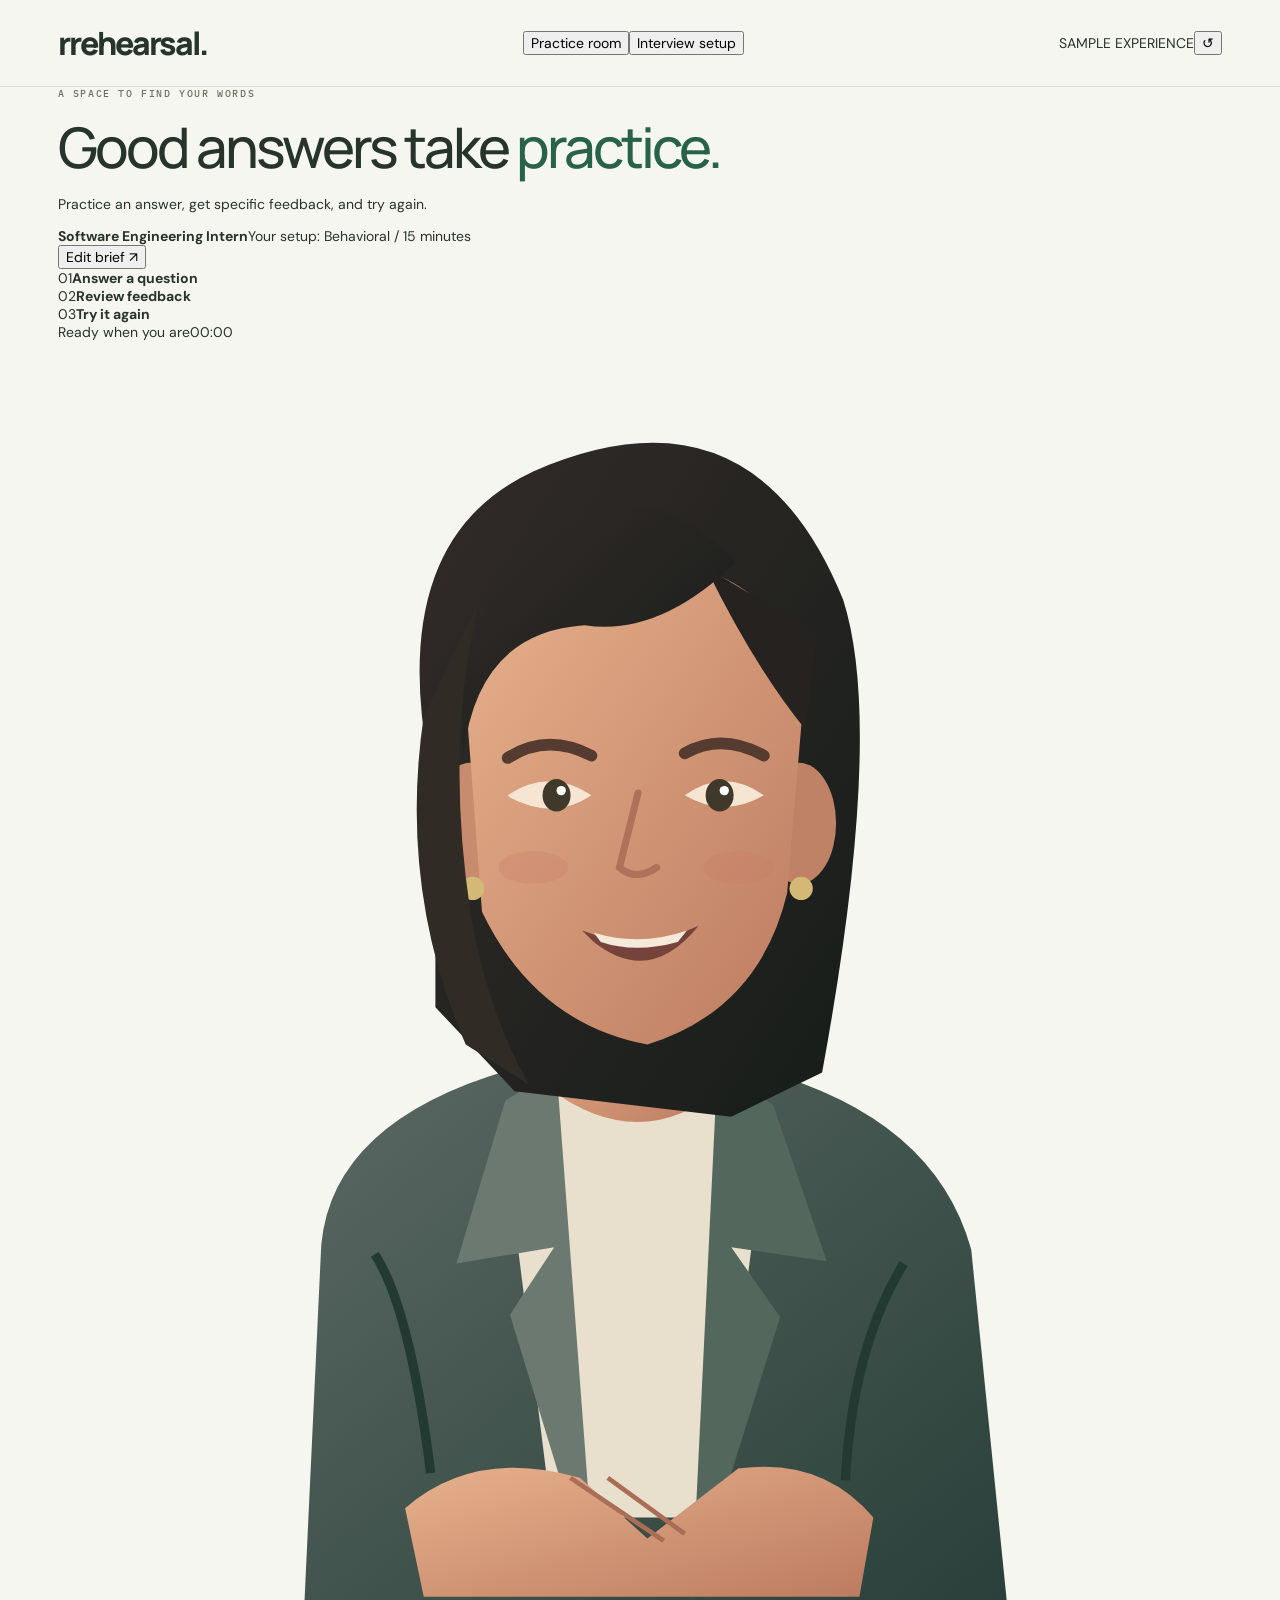
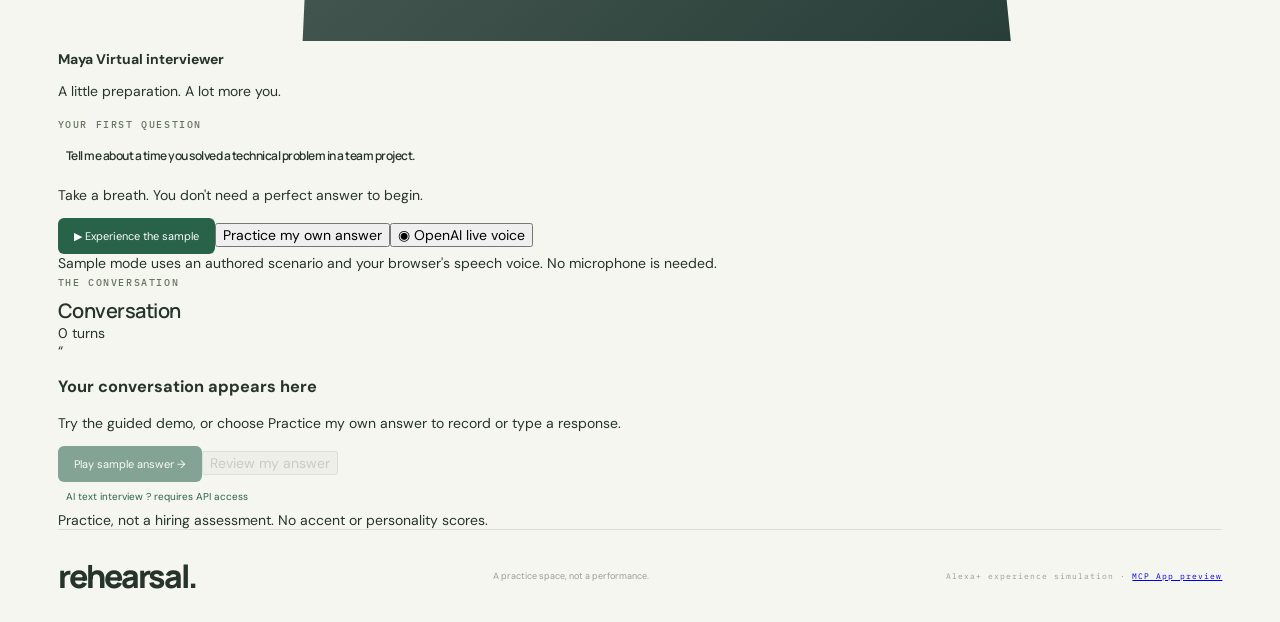
==== interview/static/index.html @ 0a54a79a "Add tailored Gemini questions and answer-based follow-ups" ====
<!doctype html><html lang="en"><head><meta charset="UTF-8"><meta name="viewport" content="width=device-width,initial-scale=1"><title>Rehearsal — your next answer, better</title><link rel="stylesheet" href="/static/style.css"></head><body>
<header><a href="/" class="brand"><span class="brand-mark">r</span>rehearsal<span class="brand-period">.</span></a><nav><button class="nav-active" id="room-nav">Practice room</button><button id="brief-nav">Interview setup</button></nav><div class="header-right"><span class="mode-chip" id="mode-chip">SAMPLE EXPERIENCE</span><button id="reset" class="icon-button" title="Reset practice" aria-label="Reset practice">↺</button></div></header>
<main><section class="welcome"><div><div class="eyebrow">A SPACE TO FIND YOUR WORDS</div><h1>Good answers take <em>practice.</em></h1><p>Practice an answer, get specific feedback, and try again.</p></div><div class="session-meta"><span class="session-dot"></span><div><strong id="role-name">Software Engineering Intern</strong><span id="setup-summary">Your setup: Behavioral / 15 minutes</span></div><button id="edit-brief">Edit brief ↗</button></div></section>
<div class="steps"><div class="step active" id="step-1"><span>01</span><strong>Answer a question</strong></div><i></i><div class="step" id="step-2"><span>02</span><strong>Review feedback</strong></div><i></i><div class="step" id="step-3"><span>03</span><strong>Try it again</strong></div></div>
<div class="room-grid"><section class="stage-panel"><div class="stage" id="stage"><div class="stage-top"><span class="stage-tag"><i></i><span id="stage-state">Ready when you are</span></span><span id="clock">00:00</span></div>
<div class="room-art"><div class="window-light"></div><div class="wall-line"></div><div class="plant"><i></i><i></i><i></i><i></i><b></b></div><div class="picture"><span></span></div><div class="chair"></div>
<svg class="interviewer" viewBox="0 0 500 560" role="img" aria-label="Maya, an illustrated virtual interviewer seated in the practice room"><defs><linearGradient id="jacket" x1="0" y1="0" x2="1" y2="1"><stop stop-color="#5a6862"/><stop offset="1" stop-color="#283e38"/></linearGradient><linearGradient id="skin" x1="0" y1="0" x2="1" y2="1"><stop stop-color="#e7b18c"/><stop offset="1" stop-color="#bc7b60"/></linearGradient><linearGradient id="hair" x1="0" y1="0" x2="1" y2="1"><stop stop-color="#322b28"/><stop offset="1" stop-color="#171d1a"/></linearGradient></defs><g class="body-group"><path d="M105 558 L113 388 Q118 334 197 312 L298 312 Q376 332 392 390 L409 558Z" fill="url(#jacket)"/><path d="M214 300 L283 300 L303 347 L283 505 L212 505 L192 346Z" fill="#e8dfcd"/><path d="M213 266 L211 321 Q250 350 286 320 L280 263" fill="url(#skin)"/><path d="M214 313 L192 326 L171 396 L213 389 L194 418 L231 539" fill="#6b7971"/><path d="M283 313 L307 328 L330 395 L289 389 L310 419 L272 540" fill="#53675d"/><path d="M136 392 Q151 415 160 486" fill="none" stroke="#233a33" stroke-width="4"/><path d="M363 396 Q341 432 338 489" fill="none" stroke="#233a33" stroke-width="4"/></g><g class="head-group"><path d="M162 195 Q137 87 204 56 Q298 15 337 111 Q355 167 328 314 L289 333 L196 322 L162 286Z" fill="url(#hair)"/><ellipse cx="177" cy="207" rx="16" ry="26" fill="#c78c6d"/><ellipse cx="318" cy="207" rx="16" ry="26" fill="#bf8266"/><path d="M175 153 Q188 92 248 94 Q312 95 320 154 L313 237 Q301 287 253 302 Q205 293 182 245Z" fill="url(#skin)"/><path d="M174 178 Q180 125 226 122 Q258 127 291 95 Q246 47 202 94 Q169 116 174 178Z" fill="url(#hair)"/><path d="M278 97 Q299 140 321 167 L326 126Z" fill="#25221f"/><path d="M193 179 Q210 168 229 178 M269 177 Q285 168 303 178" stroke="#563c30" stroke-width="5" fill="none" stroke-linecap="round"/><g class="eyes"><path d="M193 195 Q211 183 229 195 Q213 206 194 196" fill="#f6e5d2"/><path d="M269 195 Q286 183 303 195 Q286 205 269 195" fill="#f6e5d2"/><ellipse cx="214" cy="195" rx="6" ry="7" fill="#40382b"/><ellipse cx="284" cy="195" rx="6" ry="7" fill="#40382b"/><circle cx="216" cy="193" r="2" fill="#fff"/><circle cx="286" cy="193" r="2" fill="#fff"/></g><path d="M249 194 L241 226 Q248 232 257 226" fill="none" stroke="#af7159" stroke-width="3" stroke-linecap="round"/><ellipse cx="204" cy="226" rx="15" ry="7" fill="#c77c69" opacity=".3"/><ellipse cx="292" cy="226" rx="15" ry="7" fill="#c77c69" opacity=".3"/><g class="mouth"><path d="M225 253 Q250 263 275 251 Q254 277 230 258Z" fill="#75433c"/><path d="M230 254 Q250 260 270 253 L266 258 Q248 263 233 258Z" fill="#f5e9db"/></g><circle cx="178" cy="235" r="5" fill="#d4b976"/><circle cx="319" cy="235" r="5" fill="#d4b976"/><path d="M181 111 Q166 172 177 245 Q184 287 202 319 L175 302 Q146 235 157 161Z" fill="#302b25"/></g><path d="M149 501 Q179 475 224 488 L253 514 L292 484 Q328 479 350 505 L344 539 L157 539Z" fill="url(#skin)"/><path d="M220 488 L260 515 M236 488 L269 512" stroke="#aa6d55" stroke-width="2" fill="none"/></svg><div class="desk"><div class="notebook"></div><div class="cup"></div></div></div>
<div class="stage-bottom"><div><strong>Maya <span>Virtual interviewer</span></strong><p id="presence-label">A little preparation. A lot more you.</p></div><div class="wave" id="wave" aria-hidden="true"><i></i><i></i><i></i><i></i><i></i><i></i><i></i><i></i><i></i></div></div></div>
<div class="question-card"><span class="eyebrow" id="question-label">YOUR FIRST QUESTION</span><h2 id="question">Tell me about a time you solved a technical problem in a team project.</h2><p id="question-hint">Take a breath. You don't need a perfect answer to begin.</p></div>
<div class="controls"><button id="sample-start" class="primary">▶ Experience the sample</button><button id="skip-speech" class="secondary" hidden>Skip narration →</button><button id="local-start" class="secondary">Practice my own answer</button><button id="voice-start" class="secondary">◉ OpenAI live voice</button><button id="end" class="danger" hidden>End conversation</button><button id="mute" class="secondary" hidden>Mute mic</button></div><div class="notice" id="notice">Sample mode uses an authored scenario and your browser's speech voice. No microphone is needed.</div>
</section>
<aside class="conversation-panel"><div class="panel-top"><div><span class="eyebrow">THE CONVERSATION</span><h2>Conversation</h2></div><span id="turn-count">0 turns</span></div><div class="transcript" id="transcript" aria-live="polite"><div class="empty-state"><span>“</span><h3>Your conversation appears here</h3><p>Try the guided demo, or choose Practice my own answer to record or type a response.</p><div class="empty-dots"><i></i><i></i><i></i></div></div></div><div class="transcript-actions"><button id="sample-answer" class="primary" disabled>Play sample answer →</button><button id="feedback" class="secondary" disabled>Review my answer</button></div><form id="text-form" hidden><textarea id="text-answer" placeholder="Type your answer…" aria-label="Your interview answer" maxlength="6000" required></textarea><button class="primary">Send answer ↑</button></form><button id="type-mode" class="text-button">AI text interview ? requires API access</button><div class="panel-foot">Practice, not a hiring assessment. No accent or personality scores.</div></aside></div>
<section class="coaching" id="coaching" hidden><div class="section-heading"><div><span class="eyebrow">SMALL CHANGES. STRONGER ANSWERS.</span><h2>Your next answer, better.</h2></div><span class="source-badge" id="feedback-source">AUTHORED SAMPLE FEEDBACK</span></div><div class="coaching-grid"><div class="main-feedback"><h3 id="feedback-summary"></h3><p class="strength" id="strength"></p><div id="evidence"></div><div class="coaching-tabs"><button data-tab="structure" class="active">Structure</button><button data-tab="language">Language</button><button data-tab="knowledge">Technical depth</button></div><p id="dimension-copy"></p><section id="answer-improvement" class="answer-improvement" hidden><h3>A clearer version to practice</h3><p class="privacy">Suggested AI draft. Check every fact and fill in any brackets before using it. Your original answer stays unchanged.</p><blockquote id="improved-answer"></blockquote><h4>Details to add in your own words</h4><ul id="missing-details"></ul></section></div><div class="retry-card"><span class="eyebrow">ONE THING TO WORK ON</span><h3 id="focus"></h3><ol id="outline"></ol><button id="retry" class="primary">Try that answer again ↗</button><p>Keep your experience. Change how you tell it.</p></div></div><div id="rule-check" class="rule-check" aria-live="polite" hidden></div></section>
<section class="comparison" id="comparison" hidden><div class="section-heading"><div><span class="eyebrow">PROGRESS YOU CAN POINT TO</span><h2>Same story. More clearly told.</h2></div><button id="download" class="secondary">Download practice notes ↓</button></div><p id="comparison-summary"></p><div id="changes"></div><div class="next-step" id="next-step"></div><div id="rule-compare" class="rule-check" aria-live="polite" hidden></div></section>
<section id="local-practice" class="coaching" hidden>
<div class="section-heading"><div><span class="eyebrow">YOUR VOICE. YOUR OWN PACE.</span><h2>Practice your own answer</h2></div><span class="source-badge">RECORDED PRACTICE / OPTIONAL GEMINI REVIEW</span></div>
<div class="coaching-grid"><div class="main-feedback">
<label>Choose a question<select id="local-question"></select></label><button id="read-question" class="text-button">Hear the question</button>
<label class="caption-opt"><input type="checkbox" id="auto-audio-review"> Analyze after I stop recording (Gemini)</label><p class="privacy">Optional: sends each new recording, its question and your skill goals to Google for transcription, feedback and an improved draft. Free-tier data may be used to improve Google products. Leave off to review recordings individually.</p><div class="question-generator"><button id="tailored-question" type="button" class="secondary">Ask a question from my setup</button><p class="privacy">Sends your saved setup (including resume, job description and goals) to Gemini. Follow-ups also send the selected answer transcript. Questions are simulated, not confirmed company questions.</p><p id="question-status" role="status" aria-live="polite"></p></div><div class="recording-console"><canvas id="mic-meter" width="600" height="65" aria-label="Microphone activity"></canvas><div><strong id="record-time">00:00</strong><span id="record-state" aria-live="polite">Ready to record · maximum 2 minutes per take</span></div></div>
<div class="controls"><button id="record" class="primary">Record my answer</button><button id="stop-record" class="danger" disabled>Stop recording</button><button id="type-take" class="secondary">No microphone? Type an answer</button></div><label class="caption-opt" id="caption-opt" hidden><input type="checkbox" id="live-captions"> Draft a transcript while I speak <span>(browser speech recognition, off by default; in Chrome your audio is sent to Google's speech service)</span></label>
<p class="privacy">Recording is local until you request Gemini analysis or enable automatic analysis above. If you choose Check my words, only the text you typed is sent to this app's local server for rule-based checks (no AI model). Reset or closing the tab discards your takes unless you download them; saved progress stays until you clear it.</p>
<div id="takes"></div><div id="take-compare" class="rule-check" aria-live="polite" hidden></div></div>
<div class="retry-card"><span class="eyebrow">LISTEN. REFLECT. RETRY.</span><h3>One specific change is enough.</h3><p class="local-tip">Listen to your first take. Choose one improvement before recording again.</p>
<label>Your focus for the next take<textarea id="local-focus" rows="3" placeholder="For example: explain what I personally changed and how I tested it."></textarea></label>
<ul class="self-review"><li>Did I explain the situation briefly?</li><li>Did I describe my own action?</li><li>Did I give an honest result?</li><li>Did I answer the actual question?</li></ul>
<div id="progress-box" class="progress-box" hidden></div><button id="compare-takes" class="secondary" disabled>Compare first and latest take</button><button id="save-progress" class="secondary" disabled>Save results to my progress</button><p class="privacy" id="progress-note">Saving stores signal labels and counts on this computer only. No answer text or audio.</p><button id="local-notes" class="secondary" disabled>Download my practice notes</button><p>Self-review prompts plus rule-based wording checks. Not an AI evaluation or a score.</p></div></div></section><footer><span class="brand">rehearsal.</span><span>A practice space, not a performance.</span><span>Alexa+ experience simulation · <a href="/mcp-app-preview" class="footer-link">MCP App preview</a></span></footer>
</main>
<dialog id="brief-dialog" aria-labelledby="setup-title"><form id="brief-form"><div class="dialog-heading"><div><span class="eyebrow">PERSONALIZED PRACTICE</span><h2 id="setup-title">Set up your interview</h2></div><button type="button" id="close-brief" class="icon-button" aria-label="Close brief">×</button></div><p class="setup-intro">Tell us about the job and your experience. Maya uses this context for your next AI interview.</p><section class="setup-section"><div class="setup-heading"><span>1</span><div><h3>The job you want</h3><p>Use the job posting to make the questions relevant.</p></div></div><div class="setup-fields"><label>Target role<input id="brief-role" required maxlength="200" placeholder="e.g. Software Engineering Intern"></label><label>Company or team<input id="brief-company" maxlength="200" placeholder="e.g. Amazon"></label></div><label>Job description<textarea id="brief-job" rows="5" maxlength="10000" placeholder="Paste the responsibilities and requirements from the job posting."></textarea></label></section><section class="setup-section"><div class="setup-heading"><span>2</span><div><h3>Your experience</h3><p>Upload your resume or paste the projects you want to discuss.</p></div></div><div class="resume-import"><label for="resume-file">Upload your resume</label><input id="resume-file" type="file" accept=".pdf,.docx,.txt" aria-describedby="resume-help"><p id="resume-help" class="privacy">PDF, DOCX or TXT, up to 5 MB. Text is extracted on this computer; the original file is not saved. Review it before adding it to your brief.</p><p id="resume-status" role="status" aria-live="polite"></p><div id="resume-preview" hidden><label>Extracted text<textarea id="resume-text" rows="6" maxlength="10000"></textarea></label><button id="resume-apply" class="secondary" type="button">Use this text in Your experience</button><button id="resume-discard" class="text-button" type="button">Discard import</button></div></div><label>Your experience<textarea id="brief-resume" rows="4" maxlength="10000" placeholder="Paste the relevant parts of your résumé. Leave out contact details."></textarea></label></section><section class="setup-section"><div class="setup-fields"><label>Interview round<select id="brief-round"><option value="recruiter">Recruiter screening</option><option value="behavioral" selected>Behavioral</option><option value="technical">Technical</option><option value="hiring_manager">Hiring manager</option></select></label><label>Session length<select id="brief-duration"><option value="5">5 minutes ? quick practice</option><option value="15" selected>15 minutes ? focused session</option><option value="30">30 minutes ? deeper practice</option></select></label></div><p class="privacy">Voice ends at your chosen time. Text practice shows a reminder so you can finish your answer.</p><label for="brief-skills">Skills I want to improve <span>(optional)</span></label><textarea id="brief-skills" rows="3" maxlength="1000" aria-describedby="skills-help" placeholder="e.g. clearer answers, English vocabulary, explaining technical decisions, problem solving, or leadership stories"></textarea><p id="skills-help" class="privacy">Choose one or two priorities. Maya will focus your AI interview and feedback on these goals. You can leave this blank for general practice.</p></section><section class="company-research setup-section"><div class="setup-heading"><span>3</span><div><h3>Your interview plan</h3><p>Optional ? requires working AI access</p></div></div><p class="privacy">Use public hiring information, the JD and your experience to tailor questions, project deep dives and follow-ups. Company and role are sent to web search. Your resume and JD are sent to the AI for synthesis, not included in the web-search stage. Requires paid API access; currently deferred.</p><button id="research-start" type="button" class="secondary">Build my tailored interview</button><p id="research-status" role="status" aria-live="polite"></p><div id="research-result" hidden><h4>Company research and sources</h4><div id="research-sources"></div><h4>Proposed interview questions</h4><div id="research-questions"></div><h4>Questions about your experience</h4><div id="research-edits"></div><div id="research-gaps"></div><button id="research-apply" type="button" class="secondary">Use this interview plan</button></div><details class="plan-details"><summary>Review or edit saved plan</summary><label>Saved interview plan (optional)<textarea id="brief-research" rows="3" maxlength="20000" placeholder="Applied research will appear here. You can review or remove it before saving."></textarea></label></details></section><p class="privacy">The sample keeps its authored scenario. In live mode, this context and your conversation are sent to OpenAI. This app stores live transcripts in server memory for up to two hours; Reset clears your session. Raw audio is not saved by this app.</p><button class="primary">Save interview brief →</button></form></dialog>
<dialog id="live-dialog"><div class="dialog-heading"><div><span class="eyebrow">LIVE PRACTICE</span><h2>A real conversation with AI.</h2></div><button class="icon-button" id="close-live" aria-label="Close live setup">×</button></div><p>Maya will listen through your microphone and respond in real time. Your audio, transcript, and interview brief are sent to OpenAI for this session. The interviewer's voice is AI-generated.</p><p class="privacy">Requires a working OpenAI API key and available billing quota. Live voice is implemented but has not been verified end to end. Voice sessions stop at the length selected in Interview setup (5, 15 or 30 minutes).</p><div class="controls"><button id="connect" class="primary">Connect microphone & start</button><button id="cancel-live" class="secondary">Stay in sample mode</button></div></dialog>
<div id="toast" role="status" hidden></div><audio id="remote-audio" autoplay></audio><script src="/static/app.js"></script><script src="/static/resume.js"></script><script src="/static/research.js"></script><script src="/static/checks.js"></script><script src="/static/audio-review.js"></script><script src="/static/practice.js"></script><script src="/static/practice-questions.js"></script></body></html>
---- static/style.css ----
﻿@import url('https://fonts.googleapis.com/css2?family=DM+Sans:wght@400;500;600;700&family=IBM+Plex+Mono:wght@400;500&family=Manrope:wght@400;500;600;700;800&display=swap');
:root{--bg:#f6f6f0;--ink:#26342c;--muted:#7c8279;--green:#276249;--lime:#d9ef9c;--line:#dedfd5;--orange:#bd713d;--red:#b84e46;--mono:'IBM Plex Mono',monospace}*{box-sizing:border-box}body{margin:0;background:var(--bg);color:var(--ink);font-family:'DM Sans',sans-serif;font-size:14px}button,input,textarea,select{font:inherit}button,a,input,select,textarea{-webkit-tap-highlight-color:transparent}button{cursor:pointer}button:disabled{cursor:wait;opacity:.55}button:focus-visible,input:focus-visible,textarea:focus-visible,a:focus-visible,select:focus-visible{outline:3px solid #80ad56;outline-offset:3px}header{height:87px;border-bottom:1px solid var(--line);display:flex;align-items:center;justify-content:space-between;padding:0 4.5%}.brand{display:flex;align-items:center;color:var(--ink);font-family:Manrope,sans-serif;font-weight:800;font-size:32px;text-decoration:none;letter-spacing:-2px}.brand-icon{display:inline-flex;align-items:center;justify-content:center;width:33px;height:33px;background:var(--green);color:var(--lime);border-radius:9px;margin-right:10px;font-size:25px;letter-spacing:0}.brand-dot{color:var(--green)}.header-center,.local,.eyebrow,.mode-label,.section-label,.fine-print,footer{font-size:10px;letter-spacing:1.6px}.header-center{color:var(--muted);font-size:9px}.local{letter-spacing:0;font-size:11px;display:flex;gap:8px;align-items:center}.local i{width:6px;height:6px;background:#538359;border-radius:50%}main{max-width:1500px;padding:0 4.5%;margin:auto}.intro{display:flex;justify-content:space-between;align-items:center;padding:48px 0 32px}.eyebrow{font-family:var(--mono);font-size:10px;font-weight:500;color:#697563}h1{font-family:Manrope,sans-serif;font-size:56px;line-height:1.08;letter-spacing:-3px;margin:17px 0 18px;font-weight:500}h1 em{font-style:normal;color:var(--green)}.intro p{line-height:1.7;color:#737a70;margin:0;font-size:13px}.intro-note{border-left:1px solid var(--line);padding:0 42px;transform:rotate(-3deg);color:var(--green)}.intro-note>span{font:9px var(--mono);letter-spacing:2px}.intro-note svg{display:block;margin:18px 0 9px;fill:var(--green)}.intro-note p{font-size:12px}.examples{display:grid;grid-template-columns:repeat(3,1fr);gap:13px;margin:0 0 38px}.example{border:1px solid var(--line);background:transparent;text-align:left;padding:17px 19px;border-radius:9px;color:var(--ink);transition:.2s}.example:hover{border-color:#9fae92;transform:translateY(-2px)}.example.active{background:#edf1e3;border-color:#91aa78}.example-top{display:flex;justify-content:space-between;align-items:center;font:9px var(--mono);letter-spacing:1px;color:var(--muted)}.example h3{font-size:14px;margin:12px 0 6px;font-weight:500}.example p{font-size:11px;line-height:1.6;margin:0;color:#7b8177;max-width:330px}.example .arrow{font-size:18px;color:var(--green)}.workspace-top{display:flex;justify-content:space-between;align-items:center;margin-bottom:16px}h2{font-family:Manrope,sans-serif;font-size:20px;letter-spacing:-.5px;font-weight:600;margin:7px 0 0}.mode-label{font:9px var(--mono);color:var(--muted)}.workbench{display:grid;grid-template-columns:39% 61%;border:1px solid var(--line);border-radius:11px 11px 0 0;overflow:hidden;background:#fffef9;min-height:505px}.editor-pane{border-right:1px solid var(--line);display:flex;flex-direction:column;min-width:0;background:#f1f2eb}.pane-heading{height:49px;display:flex;align-items:center;justify-content:space-between;border-bottom:1px solid var(--line);padding:0 18px;font-size:11px}.tiny-dot{display:inline-block;height:6px;width:6px;background:var(--green);border-radius:50%;margin-right:9px}.text-button{color:var(--green);border:0;background:none;font-size:10px;padding:8px}.code-view{height:395px;overflow:auto;padding:18px 0;font:11px/1.9 var(--mono)}.code-line{white-space:pre;display:flex;min-height:21px;border-left:3px solid transparent;padding-right:15px}.code-line.active{background:#dce8c7;border-left-color:#74984c}.code-line.error{background:#f4ded4;border-left-color:var(--red)}.ln{width:44px;min-width:44px;text-align:right;padding-right:15px;color:#9a9f92;user-select:none}.syntax-key{color:#8d5c91}.syntax-num{color:#b2733e}.syntax-fn{color:#286b64}#editor{height:395px;width:100%;resize:vertical;border:0;padding:18px;background:#f1f2eb;color:var(--ink);font:12px/1.9 var(--mono);tab-size:4} .editor-footer{border-top:1px solid var(--line);padding:12px 14px;display:flex;align-items:center;justify-content:space-between;margin-top:auto;gap:8px}.editor-footer>span{font-size:9px;color:var(--muted)}.primary{border:0;background:var(--green);color:#fff;padding:11px 16px;border-radius:6px;font-size:11px;white-space:nowrap}.primary span{margin-left:15px;color:var(--lime)}.visual-pane{min-width:0}.badge{font:8px var(--mono);letter-spacing:1px;padding:5px 7px;background:#edf1e6;color:var(--green);border-radius:4px}.badge.error{background:#f7e5df;color:var(--red)}.event-description{padding:13px 18px;font:10px/1.6 var(--mono);color:#6e7968;border-bottom:1px dashed var(--line);min-height:43px}.canvas-grid{display:grid;grid-template-columns:43% 57%;min-height:240px;padding:20px 18px;gap:17px}.section-label{font:9px var(--mono);letter-spacing:1px;margin-bottom:13px;display:flex;gap:8px;align-items:center}.section-label>span:not(.muted){background:#e5eadc;padding:2px 5px;border-radius:3px}.muted{color:#92998a;font-size:8px;letter-spacing:0}.frame{border:1px solid var(--line);border-radius:6px;margin:7px 0;background:#f8f8f1;overflow:hidden}.frame.current{border-color:#90ad70;background:#f0f6e8}.frame-title{padding:7px 9px;border-bottom:1px solid #e1e5d7;font:10px var(--mono);display:flex;justify-content:space-between}.frame-title span{font-size:8px;color:#8a9381}.vars{padding:7px 9px;font:10px/1.8 var(--mono)}.variable{display:flex;justify-content:space-between;gap:8px}.var-name{color:#77846c}.value{color:var(--green);overflow-wrap:anywhere}.ref{color:var(--orange);border-bottom:1px dashed #c99e71}.object{border:1px solid #dddcca;border-radius:6px;padding:10px;margin-bottom:10px;background:#fffef8}.object.shared{border-color:#cca46e;background:#faf2e4}.object-title{display:flex;justify-content:space-between;font:9px var(--mono);margin-bottom:10px;color:#7a806d}.object-title b{color:var(--orange);font-weight:500}.cells{display:flex;flex-wrap:wrap;gap:4px}.cell-wrap{text-align:center;min-width:31px}.cell{padding:7px 6px;background:#f0f1e6;border:1px solid #dce0cc;border-radius:3px;font:10px var(--mono);min-width:31px}.shared .cell{background:#f3e7cf;border-color:#e0cdaa}.index{font:8px var(--mono);color:#969d8e;margin-top:4px}.empty{font:10px/1.8 var(--mono);color:#9b9f91}.alias-note{font:9px/1.6 var(--mono);color:#a06e39;margin-top:8px}.tree-section{border-top:1px dashed var(--line);margin:0 18px;padding:13px 0}.tree-section .section-label{margin-bottom:9px}#tree{max-height:110px;overflow:auto;display:flex;align-items:flex-start;gap:5px;flex-wrap:wrap}.call-node{border:1px solid #e2e5d8;padding:5px 7px;border-radius:4px;background:#f5f6ef;font:9px var(--mono);color:#929b86}.call-node.active{background:#dfebcd;border-color:#88a56d;color:#385832}.call-node.done{color:#6a785f}.console{background:#f0f1e9;border-top:1px solid var(--line);padding:11px 18px;display:flex;gap:16px;min-height:52px}.console>span{font:8px var(--mono);color:#859078;padding-top:4px}.console pre{margin:0;font:10px/1.7 var(--mono);white-space:pre-wrap;word-break:break-all;color:#5e6e53}.transport{display:flex;align-items:center;gap:17px;background:#edeee5;border:1px solid var(--line);border-top:0;border-radius:0 0 9px 9px;padding:12px 18px}.transport-buttons{display:flex;gap:5px}.transport button{border:0;background:transparent;color:#75816b;font-size:18px;width:27px;height:28px;border-radius:4px}.transport button.play{background:var(--green);color:#fff;font-size:11px;width:32px}#step-label{font:10px var(--mono);min-width:70px;color:#7f8a75}#timeline{flex:1;accent-color:#749851;min-width:30px;height:4px}.transport select{border:0;background:transparent;color:#74816a;font:10px var(--mono)}.below{display:grid;grid-template-columns:1.4fr 1fr;gap:24px;margin:27px 0 36px}.guide,.insight{border:1px solid var(--line);border-radius:10px;padding:24px}.guide{background:#fffef9}.guide-heading{display:flex;justify-content:space-between;align-items:center}.guide-sub{font-size:11px;color:var(--muted);margin:9px 0 17px}.suggestions{display:flex;flex-wrap:wrap;gap:6px}.suggestions button{border:1px solid #dfe4d4;background:#f6f8ef;border-radius:5px;padding:7px 9px;color:#627555;font-size:10px}#conversation{max-height:180px;overflow:auto;margin:16px 0}.assistant-message,.user-message{font-size:12px;line-height:1.7;padding:10px 12px;border-radius:5px;background:#f0f3e7;margin:7px 0}.user-message{background:#f5f5ef;color:#7e8576;margin-left:35px}#ask-form{display:flex;gap:8px;border:1px solid #dfe2d5;border-radius:6px;padding:5px}#question{width:100%;min-width:0;border:0;background:none;padding:8px;font-size:12px;color:var(--ink)}#question:focus{outline:none}#ask-form button{padding:7px 13px;font-size:17px}.fine-print{font-size:8px;letter-spacing:0;line-height:1.6;color:#8d9585;margin-top:9px}.insight{background:#e9eedc;display:flex;flex-direction:column}.insight h2{font-size:30px;line-height:1.15;letter-spacing:-1px;margin:14px 0}.insight p{font-size:12px;line-height:1.8;color:#748068;max-width:330px}.fix-button{display:flex;justify-content:space-between;align-items:center;border:1px solid #afc394;color:#466637;background:transparent;padding:12px;border-radius:5px;margin:12px 0;font-size:11px}.fix-button span{font-size:17px}.legend{display:flex;gap:14px;font-size:8px;color:#859176;margin-top:auto;padding-top:24px}.legend i{display:inline-block;width:6px;height:6px;border-radius:50%;margin-right:4px}.legend-green{background:#7ca05d}.legend-orange{background:#c58b51}.legend-red{background:var(--red)}footer{border-top:1px solid var(--line);padding:24px 0;display:flex;align-items:center;justify-content:space-between;color:#9a9f91;letter-spacing:0;font-size:9px}.brand.small{font-size:23px}footer>span:last-child{font:8px var(--mono);letter-spacing:1px}#access{margin:12px 18px 0;padding:12px;border:1px solid #ddb9a7;background:#fcf0e6;border-radius:5px;font:11px/1.6 var(--mono);color:#a45b43}#comparison{font:10px/1.8 var(--mono);background:#f5f8ed;padding:12px;border-radius:5px;white-space:pre-wrap;overflow-wrap:anywhere}#toast{position:fixed;bottom:24px;left:50%;transform:translateX(-50%);background:var(--ink);color:white;padding:14px 24px;border-radius:8px;box-shadow:0 7px 30px #0002;font-size:12px;max-width:90vw;z-index:20}[hidden]{display:none!important}@media(min-width:1500px){.intro{padding-top:55px}.code-view,#editor{height:430px}}@media(max-width:1000px){.header-center{display:none}.intro-note{padding-right:10px}.workbench{grid-template-columns:42% 58%}.canvas-grid{grid-template-columns:1fr;max-height:370px;overflow:auto}.below{grid-template-columns:1.2fr 1fr}.legend{flex-wrap:wrap}}@media(max-width:700px){header{height:66px}.brand{font-size:27px}.intro{padding:30px 0}h1{font-size:42px}.intro-note{display:none}.examples{grid-template-columns:1fr;gap:8px;margin-bottom:27px}.example{padding:12px 16px}.example h3{margin:5px 0}.example p{max-width:none}.mode-label{display:none}.workbench{grid-template-columns:1fr}.editor-pane{border-right:0;border-bottom:1px solid var(--line)}.code-view,#editor{height:310px}.canvas-grid{grid-template-columns:1fr 1fr;max-height:460px}.below{grid-template-columns:1fr}.transport{gap:8px;padding:10px}#step-label{min-width:54px;font-size:9px}.transport-buttons{gap:0}.transport button{width:23px}.transport select{max-width:53px}.guide,.insight{padding:20px}footer>span:last-child{display:none}footer>span:nth-child(2){max-width:220px;text-align:right}.desktop{display:none}}
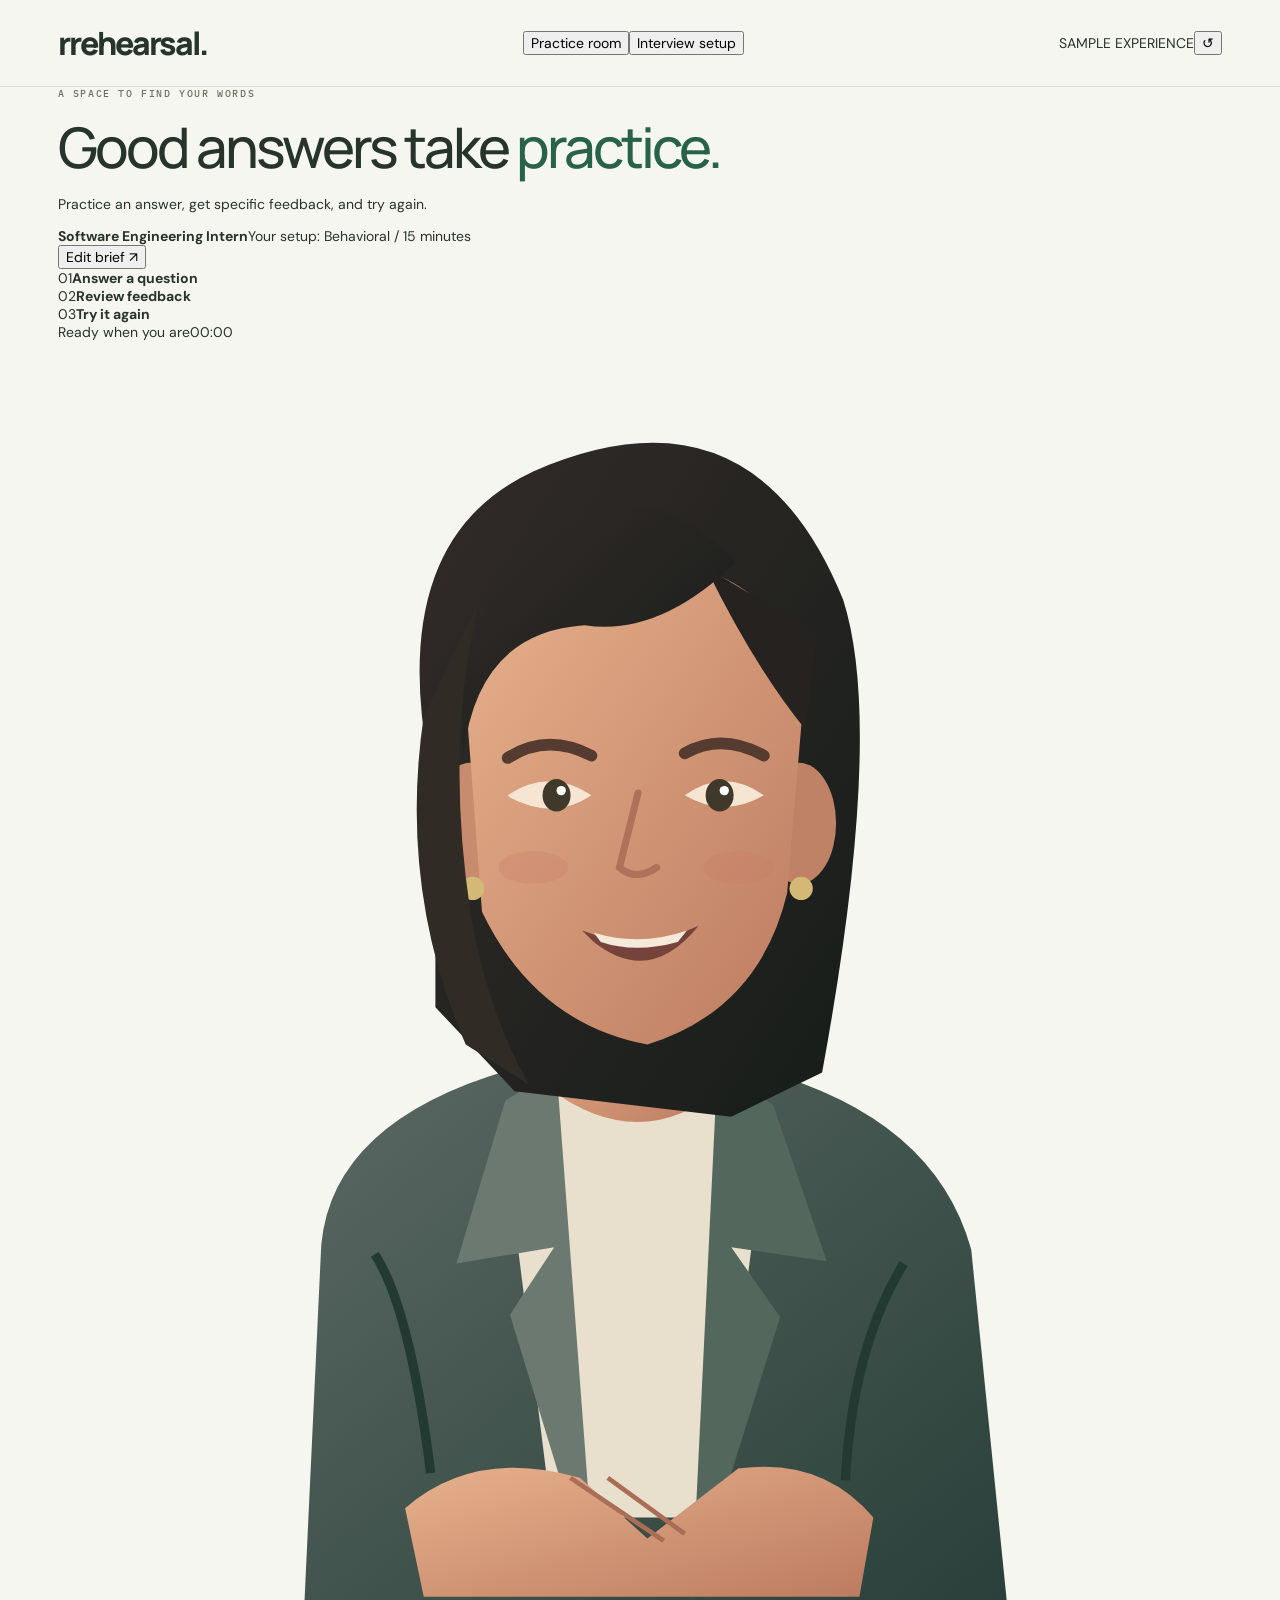
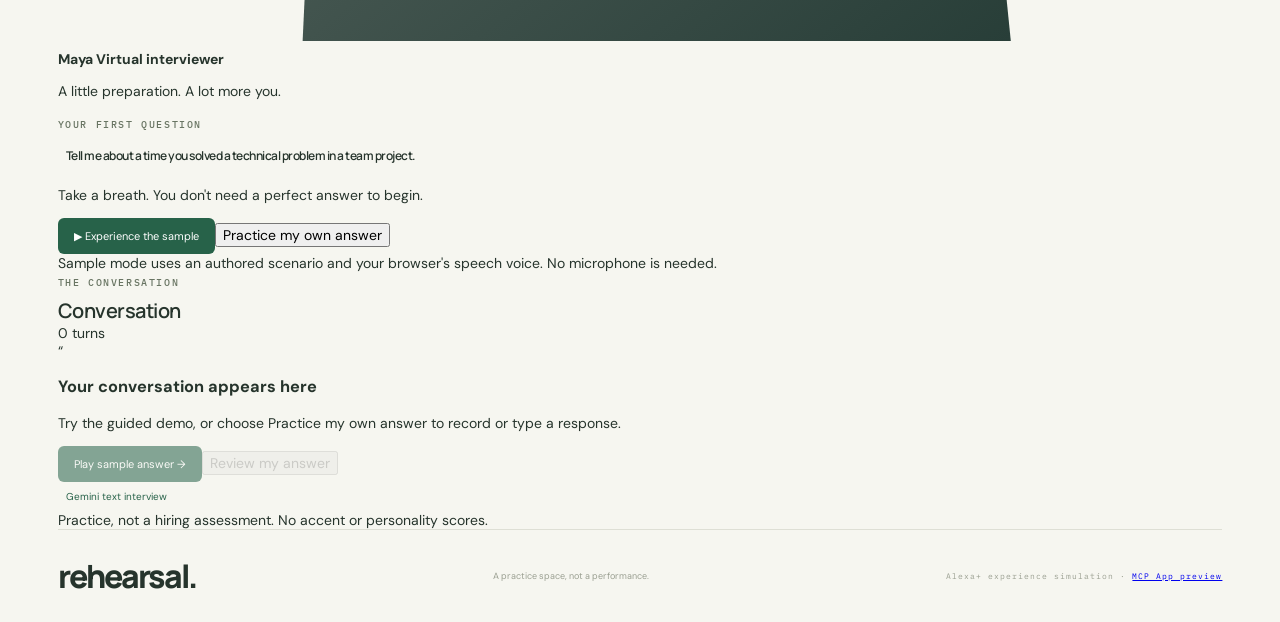
==== commit 6b57897d: "Use Gemini for all active interview AI features" ====
--- a/interview/static/index.html
+++ b/interview/static/index.html
@@ -7,9 +7,9 @@
 <svg class="interviewer" viewBox="0 0 500 560" role="img" aria-label="Maya, an illustrated virtual interviewer seated in the practice room"><defs><linearGradient id="jacket" x1="0" y1="0" x2="1" y2="1"><stop stop-color="#5a6862"/><stop offset="1" stop-color="#283e38"/></linearGradient><linearGradient id="skin" x1="0" y1="0" x2="1" y2="1"><stop stop-color="#e7b18c"/><stop offset="1" stop-color="#bc7b60"/></linearGradient><linearGradient id="hair" x1="0" y1="0" x2="1" y2="1"><stop stop-color="#322b28"/><stop offset="1" stop-color="#171d1a"/></linearGradient></defs><g class="body-group"><path d="M105 558 L113 388 Q118 334 197 312 L298 312 Q376 332 392 390 L409 558Z" fill="url(#jacket)"/><path d="M214 300 L283 300 L303 347 L283 505 L212 505 L192 346Z" fill="#e8dfcd"/><path d="M213 266 L211 321 Q250 350 286 320 L280 263" fill="url(#skin)"/><path d="M214 313 L192 326 L171 396 L213 389 L194 418 L231 539" fill="#6b7971"/><path d="M283 313 L307 328 L330 395 L289 389 L310 419 L272 540" fill="#53675d"/><path d="M136 392 Q151 415 160 486" fill="none" stroke="#233a33" stroke-width="4"/><path d="M363 396 Q341 432 338 489" fill="none" stroke="#233a33" stroke-width="4"/></g><g class="head-group"><path d="M162 195 Q137 87 204 56 Q298 15 337 111 Q355 167 328 314 L289 333 L196 322 L162 286Z" fill="url(#hair)"/><ellipse cx="177" cy="207" rx="16" ry="26" fill="#c78c6d"/><ellipse cx="318" cy="207" rx="16" ry="26" fill="#bf8266"/><path d="M175 153 Q188 92 248 94 Q312 95 320 154 L313 237 Q301 287 253 302 Q205 293 182 245Z" fill="url(#skin)"/><path d="M174 178 Q180 125 226 122 Q258 127 291 95 Q246 47 202 94 Q169 116 174 178Z" fill="url(#hair)"/><path d="M278 97 Q299 140 321 167 L326 126Z" fill="#25221f"/><path d="M193 179 Q210 168 229 178 M269 177 Q285 168 303 178" stroke="#563c30" stroke-width="5" fill="none" stroke-linecap="round"/><g class="eyes"><path d="M193 195 Q211 183 229 195 Q213 206 194 196" fill="#f6e5d2"/><path d="M269 195 Q286 183 303 195 Q286 205 269 195" fill="#f6e5d2"/><ellipse cx="214" cy="195" rx="6" ry="7" fill="#40382b"/><ellipse cx="284" cy="195" rx="6" ry="7" fill="#40382b"/><circle cx="216" cy="193" r="2" fill="#fff"/><circle cx="286" cy="193" r="2" fill="#fff"/></g><path d="M249 194 L241 226 Q248 232 257 226" fill="none" stroke="#af7159" stroke-width="3" stroke-linecap="round"/><ellipse cx="204" cy="226" rx="15" ry="7" fill="#c77c69" opacity=".3"/><ellipse cx="292" cy="226" rx="15" ry="7" fill="#c77c69" opacity=".3"/><g class="mouth"><path d="M225 253 Q250 263 275 251 Q254 277 230 258Z" fill="#75433c"/><path d="M230 254 Q250 260 270 253 L266 258 Q248 263 233 258Z" fill="#f5e9db"/></g><circle cx="178" cy="235" r="5" fill="#d4b976"/><circle cx="319" cy="235" r="5" fill="#d4b976"/><path d="M181 111 Q166 172 177 245 Q184 287 202 319 L175 302 Q146 235 157 161Z" fill="#302b25"/></g><path d="M149 501 Q179 475 224 488 L253 514 L292 484 Q328 479 350 505 L344 539 L157 539Z" fill="url(#skin)"/><path d="M220 488 L260 515 M236 488 L269 512" stroke="#aa6d55" stroke-width="2" fill="none"/></svg><div class="desk"><div class="notebook"></div><div class="cup"></div></div></div>
 <div class="stage-bottom"><div><strong>Maya <span>Virtual interviewer</span></strong><p id="presence-label">A little preparation. A lot more you.</p></div><div class="wave" id="wave" aria-hidden="true"><i></i><i></i><i></i><i></i><i></i><i></i><i></i><i></i><i></i></div></div></div>
 <div class="question-card"><span class="eyebrow" id="question-label">YOUR FIRST QUESTION</span><h2 id="question">Tell me about a time you solved a technical problem in a team project.</h2><p id="question-hint">Take a breath. You don't need a perfect answer to begin.</p></div>
-<div class="controls"><button id="sample-start" class="primary">▶ Experience the sample</button><button id="skip-speech" class="secondary" hidden>Skip narration →</button><button id="local-start" class="secondary">Practice my own answer</button><button id="voice-start" class="secondary">◉ OpenAI live voice</button><button id="end" class="danger" hidden>End conversation</button><button id="mute" class="secondary" hidden>Mute mic</button></div><div class="notice" id="notice">Sample mode uses an authored scenario and your browser's speech voice. No microphone is needed.</div>
+<div class="controls"><button id="sample-start" class="primary">▶ Experience the sample</button><button id="skip-speech" class="secondary" hidden>Skip narration →</button><button id="local-start" class="secondary">Practice my own answer</button></div><div class="notice" id="notice">Sample mode uses an authored scenario and your browser's speech voice. No microphone is needed.</div>
 </section>
-<aside class="conversation-panel"><div class="panel-top"><div><span class="eyebrow">THE CONVERSATION</span><h2>Conversation</h2></div><span id="turn-count">0 turns</span></div><div class="transcript" id="transcript" aria-live="polite"><div class="empty-state"><span>“</span><h3>Your conversation appears here</h3><p>Try the guided demo, or choose Practice my own answer to record or type a response.</p><div class="empty-dots"><i></i><i></i><i></i></div></div></div><div class="transcript-actions"><button id="sample-answer" class="primary" disabled>Play sample answer →</button><button id="feedback" class="secondary" disabled>Review my answer</button></div><form id="text-form" hidden><textarea id="text-answer" placeholder="Type your answer…" aria-label="Your interview answer" maxlength="6000" required></textarea><button class="primary">Send answer ↑</button></form><button id="type-mode" class="text-button">AI text interview ? requires API access</button><div class="panel-foot">Practice, not a hiring assessment. No accent or personality scores.</div></aside></div>
+<aside class="conversation-panel"><div class="panel-top"><div><span class="eyebrow">THE CONVERSATION</span><h2>Conversation</h2></div><span id="turn-count">0 turns</span></div><div class="transcript" id="transcript" aria-live="polite"><div class="empty-state"><span>“</span><h3>Your conversation appears here</h3><p>Try the guided demo, or choose Practice my own answer to record or type a response.</p><div class="empty-dots"><i></i><i></i><i></i></div></div></div><div class="transcript-actions"><button id="sample-answer" class="primary" disabled>Play sample answer →</button><button id="feedback" class="secondary" disabled>Review my answer</button></div><form id="text-form" hidden><textarea id="text-answer" placeholder="Type your answer…" aria-label="Your interview answer" maxlength="6000" required></textarea><button class="primary">Send answer ↑</button></form><button id="type-mode" class="text-button">Gemini text interview</button><div class="panel-foot">Practice, not a hiring assessment. No accent or personality scores.</div></aside></div>
 <section class="coaching" id="coaching" hidden><div class="section-heading"><div><span class="eyebrow">SMALL CHANGES. STRONGER ANSWERS.</span><h2>Your next answer, better.</h2></div><span class="source-badge" id="feedback-source">AUTHORED SAMPLE FEEDBACK</span></div><div class="coaching-grid"><div class="main-feedback"><h3 id="feedback-summary"></h3><p class="strength" id="strength"></p><div id="evidence"></div><div class="coaching-tabs"><button data-tab="structure" class="active">Structure</button><button data-tab="language">Language</button><button data-tab="knowledge">Technical depth</button></div><p id="dimension-copy"></p><section id="answer-improvement" class="answer-improvement" hidden><h3>A clearer version to practice</h3><p class="privacy">Suggested AI draft. Check every fact and fill in any brackets before using it. Your original answer stays unchanged.</p><blockquote id="improved-answer"></blockquote><h4>Details to add in your own words</h4><ul id="missing-details"></ul></section></div><div class="retry-card"><span class="eyebrow">ONE THING TO WORK ON</span><h3 id="focus"></h3><ol id="outline"></ol><button id="retry" class="primary">Try that answer again ↗</button><p>Keep your experience. Change how you tell it.</p></div></div><div id="rule-check" class="rule-check" aria-live="polite" hidden></div></section>
 <section class="comparison" id="comparison" hidden><div class="section-heading"><div><span class="eyebrow">PROGRESS YOU CAN POINT TO</span><h2>Same story. More clearly told.</h2></div><button id="download" class="secondary">Download practice notes ↓</button></div><p id="comparison-summary"></p><div id="changes"></div><div class="next-step" id="next-step"></div><div id="rule-compare" class="rule-check" aria-live="polite" hidden></div></section>
 <section id="local-practice" class="coaching" hidden>
@@ -25,6 +25,6 @@
 <ul class="self-review"><li>Did I explain the situation briefly?</li><li>Did I describe my own action?</li><li>Did I give an honest result?</li><li>Did I answer the actual question?</li></ul>
 <div id="progress-box" class="progress-box" hidden></div><button id="compare-takes" class="secondary" disabled>Compare first and latest take</button><button id="save-progress" class="secondary" disabled>Save results to my progress</button><p class="privacy" id="progress-note">Saving stores signal labels and counts on this computer only. No answer text or audio.</p><button id="local-notes" class="secondary" disabled>Download my practice notes</button><p>Self-review prompts plus rule-based wording checks. Not an AI evaluation or a score.</p></div></div></section><footer><span class="brand">rehearsal.</span><span>A practice space, not a performance.</span><span>Alexa+ experience simulation · <a href="/mcp-app-preview" class="footer-link">MCP App preview</a></span></footer>
 </main>
-<dialog id="brief-dialog" aria-labelledby="setup-title"><form id="brief-form"><div class="dialog-heading"><div><span class="eyebrow">PERSONALIZED PRACTICE</span><h2 id="setup-title">Set up your interview</h2></div><button type="button" id="close-brief" class="icon-button" aria-label="Close brief">×</button></div><p class="setup-intro">Tell us about the job and your experience. Maya uses this context for your next AI interview.</p><section class="setup-section"><div class="setup-heading"><span>1</span><div><h3>The job you want</h3><p>Use the job posting to make the questions relevant.</p></div></div><div class="setup-fields"><label>Target role<input id="brief-role" required maxlength="200" placeholder="e.g. Software Engineering Intern"></label><label>Company or team<input id="brief-company" maxlength="200" placeholder="e.g. Amazon"></label></div><label>Job description<textarea id="brief-job" rows="5" maxlength="10000" placeholder="Paste the responsibilities and requirements from the job posting."></textarea></label></section><section class="setup-section"><div class="setup-heading"><span>2</span><div><h3>Your experience</h3><p>Upload your resume or paste the projects you want to discuss.</p></div></div><div class="resume-import"><label for="resume-file">Upload your resume</label><input id="resume-file" type="file" accept=".pdf,.docx,.txt" aria-describedby="resume-help"><p id="resume-help" class="privacy">PDF, DOCX or TXT, up to 5 MB. Text is extracted on this computer; the original file is not saved. Review it before adding it to your brief.</p><p id="resume-status" role="status" aria-live="polite"></p><div id="resume-preview" hidden><label>Extracted text<textarea id="resume-text" rows="6" maxlength="10000"></textarea></label><button id="resume-apply" class="secondary" type="button">Use this text in Your experience</button><button id="resume-discard" class="text-button" type="button">Discard import</button></div></div><label>Your experience<textarea id="brief-resume" rows="4" maxlength="10000" placeholder="Paste the relevant parts of your résumé. Leave out contact details."></textarea></label></section><section class="setup-section"><div class="setup-fields"><label>Interview round<select id="brief-round"><option value="recruiter">Recruiter screening</option><option value="behavioral" selected>Behavioral</option><option value="technical">Technical</option><option value="hiring_manager">Hiring manager</option></select></label><label>Session length<select id="brief-duration"><option value="5">5 minutes ? quick practice</option><option value="15" selected>15 minutes ? focused session</option><option value="30">30 minutes ? deeper practice</option></select></label></div><p class="privacy">Voice ends at your chosen time. Text practice shows a reminder so you can finish your answer.</p><label for="brief-skills">Skills I want to improve <span>(optional)</span></label><textarea id="brief-skills" rows="3" maxlength="1000" aria-describedby="skills-help" placeholder="e.g. clearer answers, English vocabulary, explaining technical decisions, problem solving, or leadership stories"></textarea><p id="skills-help" class="privacy">Choose one or two priorities. Maya will focus your AI interview and feedback on these goals. You can leave this blank for general practice.</p></section><section class="company-research setup-section"><div class="setup-heading"><span>3</span><div><h3>Your interview plan</h3><p>Optional ? requires working AI access</p></div></div><p class="privacy">Use public hiring information, the JD and your experience to tailor questions, project deep dives and follow-ups. Company and role are sent to web search. Your resume and JD are sent to the AI for synthesis, not included in the web-search stage. Requires paid API access; currently deferred.</p><button id="research-start" type="button" class="secondary">Build my tailored interview</button><p id="research-status" role="status" aria-live="polite"></p><div id="research-result" hidden><h4>Company research and sources</h4><div id="research-sources"></div><h4>Proposed interview questions</h4><div id="research-questions"></div><h4>Questions about your experience</h4><div id="research-edits"></div><div id="research-gaps"></div><button id="research-apply" type="button" class="secondary">Use this interview plan</button></div><details class="plan-details"><summary>Review or edit saved plan</summary><label>Saved interview plan (optional)<textarea id="brief-research" rows="3" maxlength="20000" placeholder="Applied research will appear here. You can review or remove it before saving."></textarea></label></details></section><p class="privacy">The sample keeps its authored scenario. In live mode, this context and your conversation are sent to OpenAI. This app stores live transcripts in server memory for up to two hours; Reset clears your session. Raw audio is not saved by this app.</p><button class="primary">Save interview brief →</button></form></dialog>
-<dialog id="live-dialog"><div class="dialog-heading"><div><span class="eyebrow">LIVE PRACTICE</span><h2>A real conversation with AI.</h2></div><button class="icon-button" id="close-live" aria-label="Close live setup">×</button></div><p>Maya will listen through your microphone and respond in real time. Your audio, transcript, and interview brief are sent to OpenAI for this session. The interviewer's voice is AI-generated.</p><p class="privacy">Requires a working OpenAI API key and available billing quota. Live voice is implemented but has not been verified end to end. Voice sessions stop at the length selected in Interview setup (5, 15 or 30 minutes).</p><div class="controls"><button id="connect" class="primary">Connect microphone & start</button><button id="cancel-live" class="secondary">Stay in sample mode</button></div></dialog>
-<div id="toast" role="status" hidden></div><audio id="remote-audio" autoplay></audio><script src="/static/app.js"></script><script src="/static/resume.js"></script><script src="/static/research.js"></script><script src="/static/checks.js"></script><script src="/static/audio-review.js"></script><script src="/static/practice.js"></script><script src="/static/practice-questions.js"></script></body></html>
+<dialog id="brief-dialog" aria-labelledby="setup-title"><form id="brief-form"><div class="dialog-heading"><div><span class="eyebrow">PERSONALIZED PRACTICE</span><h2 id="setup-title">Set up your interview</h2></div><button type="button" id="close-brief" class="icon-button" aria-label="Close brief">×</button></div><p class="setup-intro">Tell us about the job and your experience. Maya uses this context for your next AI interview.</p><section class="setup-section"><div class="setup-heading"><span>1</span><div><h3>The job you want</h3><p>Use the job posting to make the questions relevant.</p></div></div><div class="setup-fields"><label>Target role<input id="brief-role" required maxlength="200" placeholder="e.g. Software Engineering Intern"></label><label>Company or team<input id="brief-company" maxlength="200" placeholder="e.g. Amazon"></label></div><label>Job description<textarea id="brief-job" rows="5" maxlength="10000" placeholder="Paste the responsibilities and requirements from the job posting."></textarea></label></section><section class="setup-section"><div class="setup-heading"><span>2</span><div><h3>Your experience</h3><p>Upload your resume or paste the projects you want to discuss.</p></div></div><div class="resume-import"><label for="resume-file">Upload your resume</label><input id="resume-file" type="file" accept=".pdf,.docx,.txt" aria-describedby="resume-help"><p id="resume-help" class="privacy">PDF, DOCX or TXT, up to 5 MB. Text is extracted on this computer; the original file is not saved. Review it before adding it to your brief.</p><p id="resume-status" role="status" aria-live="polite"></p><div id="resume-preview" hidden><label>Extracted text<textarea id="resume-text" rows="6" maxlength="10000"></textarea></label><button id="resume-apply" class="secondary" type="button">Use this text in Your experience</button><button id="resume-discard" class="text-button" type="button">Discard import</button></div></div><label>Your experience<textarea id="brief-resume" rows="4" maxlength="10000" placeholder="Paste the relevant parts of your résumé. Leave out contact details."></textarea></label></section><section class="setup-section"><div class="setup-fields"><label>Interview round<select id="brief-round"><option value="recruiter">Recruiter screening</option><option value="behavioral" selected>Behavioral</option><option value="technical">Technical</option><option value="hiring_manager">Hiring manager</option></select></label><label>Session length<select id="brief-duration"><option value="5">5 minutes ? quick practice</option><option value="15" selected>15 minutes ? focused session</option><option value="30">30 minutes ? deeper practice</option></select></label></div><p class="privacy">This is your target practice length. Recorded takes stop at two minutes; text practice shows a time reminder.</p><label for="brief-skills">Skills I want to improve <span>(optional)</span></label><textarea id="brief-skills" rows="3" maxlength="1000" aria-describedby="skills-help" placeholder="e.g. clearer answers, English vocabulary, explaining technical decisions, problem solving, or leadership stories"></textarea><p id="skills-help" class="privacy">Choose one or two priorities. Maya will focus your AI interview and feedback on these goals. You can leave this blank for general practice.</p></section><section class="company-research setup-section"><div class="setup-heading"><span>3</span><div><h3>Your interview plan</h3><p>Optional ? requires working AI access</p></div></div><p class="privacy">Use public hiring information, the JD and your experience to tailor questions, project deep dives and follow-ups. Company and role are sent to web search. Your resume and JD are sent to the AI for synthesis, not included in the web-search stage. Uses your Gemini key. Google Search availability and quota depend on your API account.</p><button id="research-start" type="button" class="secondary">Research this company &amp; build my plan</button><p id="research-status" role="status" aria-live="polite"></p><div id="research-result" hidden><h4>Company research and sources</h4><div id="research-sources"></div><h4>Proposed interview questions</h4><div id="research-questions"></div><h4>Questions about your experience</h4><div id="research-edits"></div><div id="research-gaps"></div><button id="research-apply" type="button" class="secondary">Use this interview plan</button></div><details class="plan-details"><summary>Review or edit saved plan</summary><label>Saved interview plan (optional)<textarea id="brief-research" rows="3" maxlength="20000" placeholder="Applied research will appear here. You can review or remove it before saving."></textarea></label></details></section><p class="privacy">The sample keeps its authored scenario. Gemini text interviews, tailored questions and research synthesis send this context to Google. This app stores live transcripts in server memory for up to two hours; Reset clears your session. Raw audio is not saved by this app.</p><button class="primary">Save interview brief →</button></form></dialog>
+
+<div id="toast" role="status" hidden></div><script src="/static/app.js"></script><script src="/static/resume.js"></script><script src="/static/research.js"></script><script src="/static/checks.js"></script><script src="/static/audio-review.js"></script><script src="/static/practice.js"></script><script src="/static/practice-questions.js"></script></body></html>
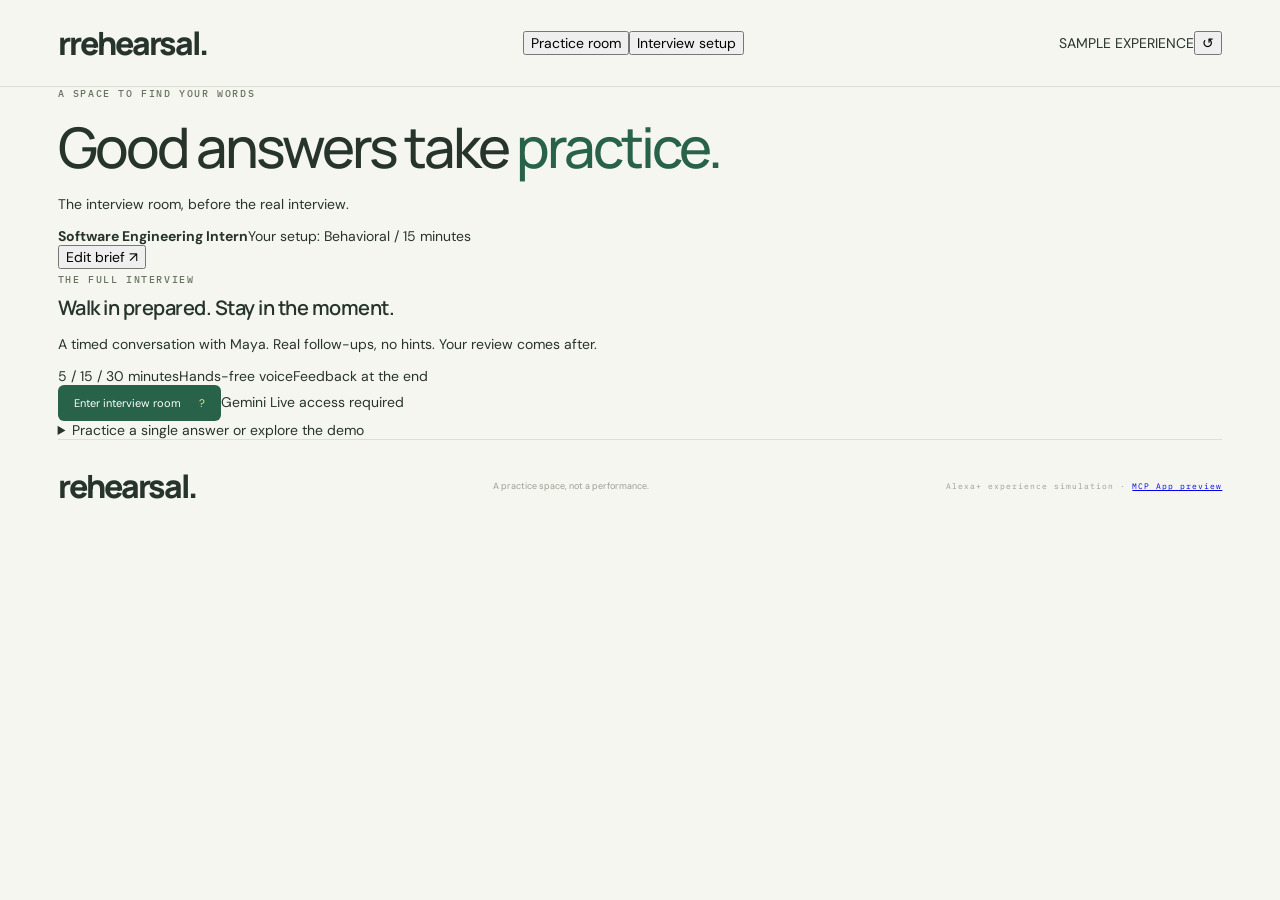
==== commit c50688d1: "Add timed Gemini Live interviews and focused review UI" ====
--- a/interview/static/index.html
+++ b/interview/static/index.html
@@ -1,7 +1,7 @@
 <!doctype html><html lang="en"><head><meta charset="UTF-8"><meta name="viewport" content="width=device-width,initial-scale=1"><title>Rehearsal — your next answer, better</title><link rel="stylesheet" href="/static/style.css"></head><body>
 <header><a href="/" class="brand"><span class="brand-mark">r</span>rehearsal<span class="brand-period">.</span></a><nav><button class="nav-active" id="room-nav">Practice room</button><button id="brief-nav">Interview setup</button></nav><div class="header-right"><span class="mode-chip" id="mode-chip">SAMPLE EXPERIENCE</span><button id="reset" class="icon-button" title="Reset practice" aria-label="Reset practice">↺</button></div></header>
-<main><section class="welcome"><div><div class="eyebrow">A SPACE TO FIND YOUR WORDS</div><h1>Good answers take <em>practice.</em></h1><p>Practice an answer, get specific feedback, and try again.</p></div><div class="session-meta"><span class="session-dot"></span><div><strong id="role-name">Software Engineering Intern</strong><span id="setup-summary">Your setup: Behavioral / 15 minutes</span></div><button id="edit-brief">Edit brief ↗</button></div></section>
-<div class="steps"><div class="step active" id="step-1"><span>01</span><strong>Answer a question</strong></div><i></i><div class="step" id="step-2"><span>02</span><strong>Review feedback</strong></div><i></i><div class="step" id="step-3"><span>03</span><strong>Try it again</strong></div></div>
+<main><section class="welcome"><div><div class="eyebrow">A SPACE TO FIND YOUR WORDS</div><h1>Good answers take <em>practice.</em></h1><p>The interview room, before the real interview.</p></div><div class="session-meta"><span class="session-dot"></span><div><strong id="role-name">Software Engineering Intern</strong><span id="setup-summary">Your setup: Behavioral / 15 minutes</span></div><button id="edit-brief">Edit brief ↗</button></div></section>
+<section class="interview-entry"><div><span class="eyebrow">THE FULL INTERVIEW</span><h2>Walk in prepared. Stay in the moment.</h2><p>A timed conversation with Maya. Real follow-ups, no hints. Your review comes after.</p><div class="entry-facts"><span>5 / 15 / 30 minutes</span><span>Hands-free voice</span><span>Feedback at the end</span></div></div><div class="entry-action"><button class="primary" id="interview-open">Enter interview room <span aria-hidden="true">?</span></button><span>Gemini Live access required</span></div></section><details class="practice-extras"><summary>Practice a single answer or explore the demo</summary><div class="steps"><div class="step active" id="step-1"><span>01</span><strong>Answer a question</strong></div><i></i><div class="step" id="step-2"><span>02</span><strong>Review feedback</strong></div><i></i><div class="step" id="step-3"><span>03</span><strong>Try it again</strong></div></div>
 <div class="room-grid"><section class="stage-panel"><div class="stage" id="stage"><div class="stage-top"><span class="stage-tag"><i></i><span id="stage-state">Ready when you are</span></span><span id="clock">00:00</span></div>
 <div class="room-art"><div class="window-light"></div><div class="wall-line"></div><div class="plant"><i></i><i></i><i></i><i></i><b></b></div><div class="picture"><span></span></div><div class="chair"></div>
 <svg class="interviewer" viewBox="0 0 500 560" role="img" aria-label="Maya, an illustrated virtual interviewer seated in the practice room"><defs><linearGradient id="jacket" x1="0" y1="0" x2="1" y2="1"><stop stop-color="#5a6862"/><stop offset="1" stop-color="#283e38"/></linearGradient><linearGradient id="skin" x1="0" y1="0" x2="1" y2="1"><stop stop-color="#e7b18c"/><stop offset="1" stop-color="#bc7b60"/></linearGradient><linearGradient id="hair" x1="0" y1="0" x2="1" y2="1"><stop stop-color="#322b28"/><stop offset="1" stop-color="#171d1a"/></linearGradient></defs><g class="body-group"><path d="M105 558 L113 388 Q118 334 197 312 L298 312 Q376 332 392 390 L409 558Z" fill="url(#jacket)"/><path d="M214 300 L283 300 L303 347 L283 505 L212 505 L192 346Z" fill="#e8dfcd"/><path d="M213 266 L211 321 Q250 350 286 320 L280 263" fill="url(#skin)"/><path d="M214 313 L192 326 L171 396 L213 389 L194 418 L231 539" fill="#6b7971"/><path d="M283 313 L307 328 L330 395 L289 389 L310 419 L272 540" fill="#53675d"/><path d="M136 392 Q151 415 160 486" fill="none" stroke="#233a33" stroke-width="4"/><path d="M363 396 Q341 432 338 489" fill="none" stroke="#233a33" stroke-width="4"/></g><g class="head-group"><path d="M162 195 Q137 87 204 56 Q298 15 337 111 Q355 167 328 314 L289 333 L196 322 L162 286Z" fill="url(#hair)"/><ellipse cx="177" cy="207" rx="16" ry="26" fill="#c78c6d"/><ellipse cx="318" cy="207" rx="16" ry="26" fill="#bf8266"/><path d="M175 153 Q188 92 248 94 Q312 95 320 154 L313 237 Q301 287 253 302 Q205 293 182 245Z" fill="url(#skin)"/><path d="M174 178 Q180 125 226 122 Q258 127 291 95 Q246 47 202 94 Q169 116 174 178Z" fill="url(#hair)"/><path d="M278 97 Q299 140 321 167 L326 126Z" fill="#25221f"/><path d="M193 179 Q210 168 229 178 M269 177 Q285 168 303 178" stroke="#563c30" stroke-width="5" fill="none" stroke-linecap="round"/><g class="eyes"><path d="M193 195 Q211 183 229 195 Q213 206 194 196" fill="#f6e5d2"/><path d="M269 195 Q286 183 303 195 Q286 205 269 195" fill="#f6e5d2"/><ellipse cx="214" cy="195" rx="6" ry="7" fill="#40382b"/><ellipse cx="284" cy="195" rx="6" ry="7" fill="#40382b"/><circle cx="216" cy="193" r="2" fill="#fff"/><circle cx="286" cy="193" r="2" fill="#fff"/></g><path d="M249 194 L241 226 Q248 232 257 226" fill="none" stroke="#af7159" stroke-width="3" stroke-linecap="round"/><ellipse cx="204" cy="226" rx="15" ry="7" fill="#c77c69" opacity=".3"/><ellipse cx="292" cy="226" rx="15" ry="7" fill="#c77c69" opacity=".3"/><g class="mouth"><path d="M225 253 Q250 263 275 251 Q254 277 230 258Z" fill="#75433c"/><path d="M230 254 Q250 260 270 253 L266 258 Q248 263 233 258Z" fill="#f5e9db"/></g><circle cx="178" cy="235" r="5" fill="#d4b976"/><circle cx="319" cy="235" r="5" fill="#d4b976"/><path d="M181 111 Q166 172 177 245 Q184 287 202 319 L175 302 Q146 235 157 161Z" fill="#302b25"/></g><path d="M149 501 Q179 475 224 488 L253 514 L292 484 Q328 479 350 505 L344 539 L157 539Z" fill="url(#skin)"/><path d="M220 488 L260 515 M236 488 L269 512" stroke="#aa6d55" stroke-width="2" fill="none"/></svg><div class="desk"><div class="notebook"></div><div class="cup"></div></div></div>
@@ -23,8 +23,11 @@
 <div class="retry-card"><span class="eyebrow">LISTEN. REFLECT. RETRY.</span><h3>One specific change is enough.</h3><p class="local-tip">Listen to your first take. Choose one improvement before recording again.</p>
 <label>Your focus for the next take<textarea id="local-focus" rows="3" placeholder="For example: explain what I personally changed and how I tested it."></textarea></label>
 <ul class="self-review"><li>Did I explain the situation briefly?</li><li>Did I describe my own action?</li><li>Did I give an honest result?</li><li>Did I answer the actual question?</li></ul>
-<div id="progress-box" class="progress-box" hidden></div><button id="compare-takes" class="secondary" disabled>Compare first and latest take</button><button id="save-progress" class="secondary" disabled>Save results to my progress</button><p class="privacy" id="progress-note">Saving stores signal labels and counts on this computer only. No answer text or audio.</p><button id="local-notes" class="secondary" disabled>Download my practice notes</button><p>Self-review prompts plus rule-based wording checks. Not an AI evaluation or a score.</p></div></div></section><footer><span class="brand">rehearsal.</span><span>A practice space, not a performance.</span><span>Alexa+ experience simulation · <a href="/mcp-app-preview" class="footer-link">MCP App preview</a></span></footer>
+<div id="progress-box" class="progress-box" hidden></div><button id="compare-takes" class="secondary" disabled>Compare first and latest take</button><button id="save-progress" class="secondary" disabled>Save results to my progress</button><p class="privacy" id="progress-note">Saving stores signal labels and counts on this computer only. No answer text or audio.</p><button id="local-notes" class="secondary" disabled>Download my practice notes</button><p>Self-review prompts plus rule-based wording checks. Not an AI evaluation or a score.</p></div></div></section></details><footer><span class="brand">rehearsal.</span><span>A practice space, not a performance.</span><span>Alexa+ experience simulation · <a href="/mcp-app-preview" class="footer-link">MCP App preview</a></span></footer>
 </main>
-<dialog id="brief-dialog" aria-labelledby="setup-title"><form id="brief-form"><div class="dialog-heading"><div><span class="eyebrow">PERSONALIZED PRACTICE</span><h2 id="setup-title">Set up your interview</h2></div><button type="button" id="close-brief" class="icon-button" aria-label="Close brief">×</button></div><p class="setup-intro">Tell us about the job and your experience. Maya uses this context for your next AI interview.</p><section class="setup-section"><div class="setup-heading"><span>1</span><div><h3>The job you want</h3><p>Use the job posting to make the questions relevant.</p></div></div><div class="setup-fields"><label>Target role<input id="brief-role" required maxlength="200" placeholder="e.g. Software Engineering Intern"></label><label>Company or team<input id="brief-company" maxlength="200" placeholder="e.g. Amazon"></label></div><label>Job description<textarea id="brief-job" rows="5" maxlength="10000" placeholder="Paste the responsibilities and requirements from the job posting."></textarea></label></section><section class="setup-section"><div class="setup-heading"><span>2</span><div><h3>Your experience</h3><p>Upload your resume or paste the projects you want to discuss.</p></div></div><div class="resume-import"><label for="resume-file">Upload your resume</label><input id="resume-file" type="file" accept=".pdf,.docx,.txt" aria-describedby="resume-help"><p id="resume-help" class="privacy">PDF, DOCX or TXT, up to 5 MB. Text is extracted on this computer; the original file is not saved. Review it before adding it to your brief.</p><p id="resume-status" role="status" aria-live="polite"></p><div id="resume-preview" hidden><label>Extracted text<textarea id="resume-text" rows="6" maxlength="10000"></textarea></label><button id="resume-apply" class="secondary" type="button">Use this text in Your experience</button><button id="resume-discard" class="text-button" type="button">Discard import</button></div></div><label>Your experience<textarea id="brief-resume" rows="4" maxlength="10000" placeholder="Paste the relevant parts of your résumé. Leave out contact details."></textarea></label></section><section class="setup-section"><div class="setup-fields"><label>Interview round<select id="brief-round"><option value="recruiter">Recruiter screening</option><option value="behavioral" selected>Behavioral</option><option value="technical">Technical</option><option value="hiring_manager">Hiring manager</option></select></label><label>Session length<select id="brief-duration"><option value="5">5 minutes ? quick practice</option><option value="15" selected>15 minutes ? focused session</option><option value="30">30 minutes ? deeper practice</option></select></label></div><p class="privacy">This is your target practice length. Recorded takes stop at two minutes; text practice shows a time reminder.</p><label for="brief-skills">Skills I want to improve <span>(optional)</span></label><textarea id="brief-skills" rows="3" maxlength="1000" aria-describedby="skills-help" placeholder="e.g. clearer answers, English vocabulary, explaining technical decisions, problem solving, or leadership stories"></textarea><p id="skills-help" class="privacy">Choose one or two priorities. Maya will focus your AI interview and feedback on these goals. You can leave this blank for general practice.</p></section><section class="company-research setup-section"><div class="setup-heading"><span>3</span><div><h3>Your interview plan</h3><p>Optional ? requires working AI access</p></div></div><p class="privacy">Use public hiring information, the JD and your experience to tailor questions, project deep dives and follow-ups. Company and role are sent to web search. Your resume and JD are sent to the AI for synthesis, not included in the web-search stage. Uses your Gemini key. Google Search availability and quota depend on your API account.</p><button id="research-start" type="button" class="secondary">Research this company &amp; build my plan</button><p id="research-status" role="status" aria-live="polite"></p><div id="research-result" hidden><h4>Company research and sources</h4><div id="research-sources"></div><h4>Proposed interview questions</h4><div id="research-questions"></div><h4>Questions about your experience</h4><div id="research-edits"></div><div id="research-gaps"></div><button id="research-apply" type="button" class="secondary">Use this interview plan</button></div><details class="plan-details"><summary>Review or edit saved plan</summary><label>Saved interview plan (optional)<textarea id="brief-research" rows="3" maxlength="20000" placeholder="Applied research will appear here. You can review or remove it before saving."></textarea></label></details></section><p class="privacy">The sample keeps its authored scenario. Gemini text interviews, tailored questions and research synthesis send this context to Google. This app stores live transcripts in server memory for up to two hours; Reset clears your session. Raw audio is not saved by this app.</p><button class="primary">Save interview brief →</button></form></dialog>
+<dialog id="brief-dialog" aria-labelledby="setup-title"><form id="brief-form"><div class="dialog-heading"><div><span class="eyebrow">PERSONALIZED PRACTICE</span><h2 id="setup-title">Set up your interview</h2></div><button type="button" id="close-brief" class="icon-button" aria-label="Close brief">×</button></div><p class="setup-intro">Tell us about the job and your experience. Maya uses this context for your next AI interview.</p><section class="setup-section"><div class="setup-heading"><span>1</span><div><h3>The job you want</h3><p>Use the job posting to make the questions relevant.</p></div></div><div class="setup-fields"><label>Target role<input id="brief-role" required maxlength="200" placeholder="e.g. Software Engineering Intern"></label><label>Company or team<input id="brief-company" maxlength="200" placeholder="e.g. Amazon"></label></div><label>Job description<textarea id="brief-job" rows="5" maxlength="10000" placeholder="Paste the responsibilities and requirements from the job posting."></textarea></label></section><section class="setup-section"><div class="setup-heading"><span>2</span><div><h3>Your experience</h3><p>Upload your resume or paste the projects you want to discuss.</p></div></div><div class="resume-import"><label for="resume-file">Upload your resume</label><input id="resume-file" type="file" accept=".pdf,.docx,.txt" aria-describedby="resume-help"><p id="resume-help" class="privacy">PDF, DOCX or TXT, up to 5 MB. Text is extracted on this computer; the original file is not saved. Review it before adding it to your brief.</p><p id="resume-status" role="status" aria-live="polite"></p><div id="resume-preview" hidden><label>Extracted text<textarea id="resume-text" rows="6" maxlength="10000"></textarea></label><button id="resume-apply" class="secondary" type="button">Use this text in Your experience</button><button id="resume-discard" class="text-button" type="button">Discard import</button></div></div><label>Your experience<textarea id="brief-resume" rows="4" maxlength="10000" placeholder="Paste the relevant parts of your résumé. Leave out contact details."></textarea></label></section><section class="setup-section"><div class="setup-fields"><label>Interview round<select id="brief-round"><option value="recruiter">Recruiter screening</option><option value="behavioral" selected>Behavioral</option><option value="technical">Technical</option><option value="hiring_manager">Hiring manager</option></select></label><label>Session length<select id="brief-duration"><option value="5">5 minutes ? quick practice</option><option value="15" selected>15 minutes ? focused session</option><option value="30">30 minutes ? deeper practice</option></select></label></div><p class="privacy">Full interviews end at the selected time. Single-answer practice takes stop at two minutes.</p><label for="brief-skills">Skills I want to improve <span>(optional)</span></label><textarea id="brief-skills" rows="3" maxlength="1000" aria-describedby="skills-help" placeholder="e.g. clearer answers, English vocabulary, explaining technical decisions, problem solving, or leadership stories"></textarea><p id="skills-help" class="privacy">Choose one or two priorities. Maya will focus your AI interview and feedback on these goals. You can leave this blank for general practice.</p></section><section class="company-research setup-section"><div class="setup-heading"><span>3</span><div><h3>Your interview plan</h3><p>Optional ? requires working AI access</p></div></div><p class="privacy">Use public hiring information, the JD and your experience to tailor questions, project deep dives and follow-ups. Company and role are sent to web search. Your resume and JD are sent to the AI for synthesis, not included in the web-search stage. Uses your Gemini key. Google Search availability and quota depend on your API account.</p><button id="research-start" type="button" class="secondary">Research this company &amp; build my plan</button><p id="research-status" role="status" aria-live="polite"></p><div id="research-result" hidden><h4>Company research and sources</h4><div id="research-sources"></div><h4>Proposed interview questions</h4><div id="research-questions"></div><h4>Questions about your experience</h4><div id="research-edits"></div><div id="research-gaps"></div><button id="research-apply" type="button" class="secondary">Use this interview plan</button></div><details class="plan-details"><summary>Review or edit saved plan</summary><label>Saved interview plan (optional)<textarea id="brief-research" rows="3" maxlength="20000" placeholder="Applied research will appear here. You can review or remove it before saving."></textarea></label></details></section><p class="privacy">The sample keeps its authored scenario. Gemini text interviews, tailored questions and research synthesis send this context to Google. This app stores live transcripts in server memory for up to two hours; Reset clears your session. Raw audio is not saved by this app.</p><button class="primary">Save interview brief →</button></form></dialog>
 
-<div id="toast" role="status" hidden></div><script src="/static/app.js"></script><script src="/static/resume.js"></script><script src="/static/research.js"></script><script src="/static/checks.js"></script><script src="/static/audio-review.js"></script><script src="/static/practice.js"></script><script src="/static/practice-questions.js"></script></body></html>
+<dialog id="interview-consent" aria-labelledby="interview-title"><div class="dialog-heading"><div><span class="eyebrow">MAKE IT FEEL REAL</span><h2 id="interview-title">Your interview starts here.</h2></div><button id="interview-cancel" class="icon-button" aria-label="Close">?</button></div><p>Maya will ask questions, listen and follow up. Speak naturally. You won't need to press Record or Next between answers.</p><div class="interview-checklist"><p><strong>No coaching during the interview.</strong><br>Feedback and suggested improvements appear only after you finish.</p><p><strong>Use headphones and a quiet space.</strong><br>The microphone stays on throughout. You can end the interview at any time.</p></div><label>Interview length<select id="interview-duration"><option value="5">5 minutes ? quick run</option><option value="15">15 minutes ? focused interview</option><option value="30" selected>30 minutes ? full interview</option></select></label><p id="interview-brief-summary"></p><p class="privacy">Starting streams your microphone and saved setup (including resume/JD) to Google Gemini Live. The app keeps transcripts in server memory; raw audio is not saved. Free-tier data may be used to improve Google products. Live access and quota are required.</p><button id="interview-begin" class="primary">Allow microphone &amp; begin</button><p id="interview-start-status" role="status"></p></dialog>
+<section id="interview-room" hidden aria-label="Live interview room"><div class="interview-room-header"><a class="brand">rehearsal.</a><span class="live-indicator">INTERVIEW IN PROGRESS</span><strong id="interview-countdown">30:00</strong></div><div class="interview-room-body"><div id="interview-stage-slot"></div><div class="interview-presence"><span class="eyebrow">MAYA ? AI INTERVIEWER</span><h2 id="interview-status" role="status">Connecting to your interviewer?</h2><p id="interview-room-note">Stay with the conversation. Your review will be here when you're done.</p><div class="interview-meter" aria-label="Microphone level"><i id="interview-level"></i></div></div></div><div class="interview-room-footer"><span>Microphone on ? feedback after the interview</span><button id="interview-end" class="secondary">End interview</button></div></section>
+<section id="interview-results" hidden><div class="result-shell"><div class="section-heading"><div><span class="eyebrow">INTERVIEW COMPLETE</span><h2>Now, let's make the next one better.</h2></div><button id="interview-close-results" class="secondary">Back to practice</button></div><p id="interview-result-status" role="status"></p><div id="interview-report" class="review-report"></div><div class="controls"><button id="interview-review-retry" class="secondary" hidden>Try analysis again</button><button id="interview-export" class="secondary">Download transcript &amp; review</button></div><details class="review-detail"><summary>Your interview transcript</summary><div id="interview-final-transcript"></div></details></div></section>
+<div id="toast" role="status" hidden></div><script src="/static/app.js"></script><script src="/static/resume.js"></script><script src="/static/research.js"></script><script src="/static/checks.js"></script><script src="/static/audio-review.js"></script><script src="/static/practice.js"></script><script src="/static/practice-questions.js"></script><script src="/static/interview.js"></script></body></html>
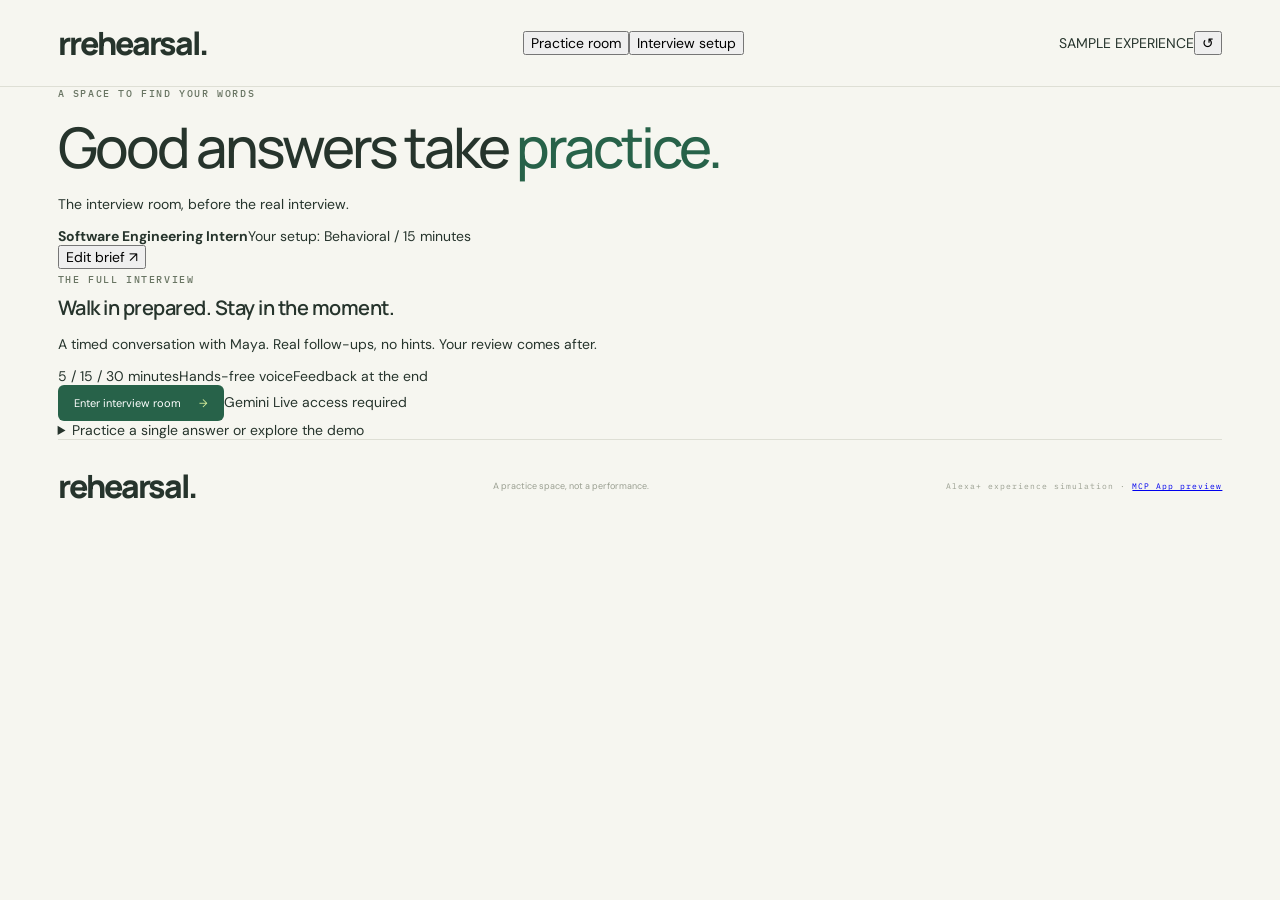
==== commit fa7f7d2e: "Fix interview room issues found in browser QA Restore corrupted glyphs in labels, open the room at t" ====
--- a/interview/static/index.html
+++ b/interview/static/index.html
@@ -1,7 +1,7 @@
 <!doctype html><html lang="en"><head><meta charset="UTF-8"><meta name="viewport" content="width=device-width,initial-scale=1"><title>Rehearsal — your next answer, better</title><link rel="stylesheet" href="/static/style.css"></head><body>
 <header><a href="/" class="brand"><span class="brand-mark">r</span>rehearsal<span class="brand-period">.</span></a><nav><button class="nav-active" id="room-nav">Practice room</button><button id="brief-nav">Interview setup</button></nav><div class="header-right"><span class="mode-chip" id="mode-chip">SAMPLE EXPERIENCE</span><button id="reset" class="icon-button" title="Reset practice" aria-label="Reset practice">↺</button></div></header>
 <main><section class="welcome"><div><div class="eyebrow">A SPACE TO FIND YOUR WORDS</div><h1>Good answers take <em>practice.</em></h1><p>The interview room, before the real interview.</p></div><div class="session-meta"><span class="session-dot"></span><div><strong id="role-name">Software Engineering Intern</strong><span id="setup-summary">Your setup: Behavioral / 15 minutes</span></div><button id="edit-brief">Edit brief ↗</button></div></section>
-<section class="interview-entry"><div><span class="eyebrow">THE FULL INTERVIEW</span><h2>Walk in prepared. Stay in the moment.</h2><p>A timed conversation with Maya. Real follow-ups, no hints. Your review comes after.</p><div class="entry-facts"><span>5 / 15 / 30 minutes</span><span>Hands-free voice</span><span>Feedback at the end</span></div></div><div class="entry-action"><button class="primary" id="interview-open">Enter interview room <span aria-hidden="true">?</span></button><span>Gemini Live access required</span></div></section><details class="practice-extras"><summary>Practice a single answer or explore the demo</summary><div class="steps"><div class="step active" id="step-1"><span>01</span><strong>Answer a question</strong></div><i></i><div class="step" id="step-2"><span>02</span><strong>Review feedback</strong></div><i></i><div class="step" id="step-3"><span>03</span><strong>Try it again</strong></div></div>
+<section class="interview-entry"><div><span class="eyebrow">THE FULL INTERVIEW</span><h2>Walk in prepared. Stay in the moment.</h2><p>A timed conversation with Maya. Real follow-ups, no hints. Your review comes after.</p><div class="entry-facts"><span>5 / 15 / 30 minutes</span><span>Hands-free voice</span><span>Feedback at the end</span></div></div><div class="entry-action"><button class="primary" id="interview-open">Enter interview room <span aria-hidden="true">→</span></button><span>Gemini Live access required</span></div></section><details class="practice-extras"><summary>Practice a single answer or explore the demo</summary><div class="steps"><div class="step active" id="step-1"><span>01</span><strong>Answer a question</strong></div><i></i><div class="step" id="step-2"><span>02</span><strong>Review feedback</strong></div><i></i><div class="step" id="step-3"><span>03</span><strong>Try it again</strong></div></div>
 <div class="room-grid"><section class="stage-panel"><div class="stage" id="stage"><div class="stage-top"><span class="stage-tag"><i></i><span id="stage-state">Ready when you are</span></span><span id="clock">00:00</span></div>
 <div class="room-art"><div class="window-light"></div><div class="wall-line"></div><div class="plant"><i></i><i></i><i></i><i></i><b></b></div><div class="picture"><span></span></div><div class="chair"></div>
 <svg class="interviewer" viewBox="0 0 500 560" role="img" aria-label="Maya, an illustrated virtual interviewer seated in the practice room"><defs><linearGradient id="jacket" x1="0" y1="0" x2="1" y2="1"><stop stop-color="#5a6862"/><stop offset="1" stop-color="#283e38"/></linearGradient><linearGradient id="skin" x1="0" y1="0" x2="1" y2="1"><stop stop-color="#e7b18c"/><stop offset="1" stop-color="#bc7b60"/></linearGradient><linearGradient id="hair" x1="0" y1="0" x2="1" y2="1"><stop stop-color="#322b28"/><stop offset="1" stop-color="#171d1a"/></linearGradient></defs><g class="body-group"><path d="M105 558 L113 388 Q118 334 197 312 L298 312 Q376 332 392 390 L409 558Z" fill="url(#jacket)"/><path d="M214 300 L283 300 L303 347 L283 505 L212 505 L192 346Z" fill="#e8dfcd"/><path d="M213 266 L211 321 Q250 350 286 320 L280 263" fill="url(#skin)"/><path d="M214 313 L192 326 L171 396 L213 389 L194 418 L231 539" fill="#6b7971"/><path d="M283 313 L307 328 L330 395 L289 389 L310 419 L272 540" fill="#53675d"/><path d="M136 392 Q151 415 160 486" fill="none" stroke="#233a33" stroke-width="4"/><path d="M363 396 Q341 432 338 489" fill="none" stroke="#233a33" stroke-width="4"/></g><g class="head-group"><path d="M162 195 Q137 87 204 56 Q298 15 337 111 Q355 167 328 314 L289 333 L196 322 L162 286Z" fill="url(#hair)"/><ellipse cx="177" cy="207" rx="16" ry="26" fill="#c78c6d"/><ellipse cx="318" cy="207" rx="16" ry="26" fill="#bf8266"/><path d="M175 153 Q188 92 248 94 Q312 95 320 154 L313 237 Q301 287 253 302 Q205 293 182 245Z" fill="url(#skin)"/><path d="M174 178 Q180 125 226 122 Q258 127 291 95 Q246 47 202 94 Q169 116 174 178Z" fill="url(#hair)"/><path d="M278 97 Q299 140 321 167 L326 126Z" fill="#25221f"/><path d="M193 179 Q210 168 229 178 M269 177 Q285 168 303 178" stroke="#563c30" stroke-width="5" fill="none" stroke-linecap="round"/><g class="eyes"><path d="M193 195 Q211 183 229 195 Q213 206 194 196" fill="#f6e5d2"/><path d="M269 195 Q286 183 303 195 Q286 205 269 195" fill="#f6e5d2"/><ellipse cx="214" cy="195" rx="6" ry="7" fill="#40382b"/><ellipse cx="284" cy="195" rx="6" ry="7" fill="#40382b"/><circle cx="216" cy="193" r="2" fill="#fff"/><circle cx="286" cy="193" r="2" fill="#fff"/></g><path d="M249 194 L241 226 Q248 232 257 226" fill="none" stroke="#af7159" stroke-width="3" stroke-linecap="round"/><ellipse cx="204" cy="226" rx="15" ry="7" fill="#c77c69" opacity=".3"/><ellipse cx="292" cy="226" rx="15" ry="7" fill="#c77c69" opacity=".3"/><g class="mouth"><path d="M225 253 Q250 263 275 251 Q254 277 230 258Z" fill="#75433c"/><path d="M230 254 Q250 260 270 253 L266 258 Q248 263 233 258Z" fill="#f5e9db"/></g><circle cx="178" cy="235" r="5" fill="#d4b976"/><circle cx="319" cy="235" r="5" fill="#d4b976"/><path d="M181 111 Q166 172 177 245 Q184 287 202 319 L175 302 Q146 235 157 161Z" fill="#302b25"/></g><path d="M149 501 Q179 475 224 488 L253 514 L292 484 Q328 479 350 505 L344 539 L157 539Z" fill="url(#skin)"/><path d="M220 488 L260 515 M236 488 L269 512" stroke="#aa6d55" stroke-width="2" fill="none"/></svg><div class="desk"><div class="notebook"></div><div class="cup"></div></div></div>
@@ -25,9 +25,9 @@
 <ul class="self-review"><li>Did I explain the situation briefly?</li><li>Did I describe my own action?</li><li>Did I give an honest result?</li><li>Did I answer the actual question?</li></ul>
 <div id="progress-box" class="progress-box" hidden></div><button id="compare-takes" class="secondary" disabled>Compare first and latest take</button><button id="save-progress" class="secondary" disabled>Save results to my progress</button><p class="privacy" id="progress-note">Saving stores signal labels and counts on this computer only. No answer text or audio.</p><button id="local-notes" class="secondary" disabled>Download my practice notes</button><p>Self-review prompts plus rule-based wording checks. Not an AI evaluation or a score.</p></div></div></section></details><footer><span class="brand">rehearsal.</span><span>A practice space, not a performance.</span><span>Alexa+ experience simulation · <a href="/mcp-app-preview" class="footer-link">MCP App preview</a></span></footer>
 </main>
-<dialog id="brief-dialog" aria-labelledby="setup-title"><form id="brief-form"><div class="dialog-heading"><div><span class="eyebrow">PERSONALIZED PRACTICE</span><h2 id="setup-title">Set up your interview</h2></div><button type="button" id="close-brief" class="icon-button" aria-label="Close brief">×</button></div><p class="setup-intro">Tell us about the job and your experience. Maya uses this context for your next AI interview.</p><section class="setup-section"><div class="setup-heading"><span>1</span><div><h3>The job you want</h3><p>Use the job posting to make the questions relevant.</p></div></div><div class="setup-fields"><label>Target role<input id="brief-role" required maxlength="200" placeholder="e.g. Software Engineering Intern"></label><label>Company or team<input id="brief-company" maxlength="200" placeholder="e.g. Amazon"></label></div><label>Job description<textarea id="brief-job" rows="5" maxlength="10000" placeholder="Paste the responsibilities and requirements from the job posting."></textarea></label></section><section class="setup-section"><div class="setup-heading"><span>2</span><div><h3>Your experience</h3><p>Upload your resume or paste the projects you want to discuss.</p></div></div><div class="resume-import"><label for="resume-file">Upload your resume</label><input id="resume-file" type="file" accept=".pdf,.docx,.txt" aria-describedby="resume-help"><p id="resume-help" class="privacy">PDF, DOCX or TXT, up to 5 MB. Text is extracted on this computer; the original file is not saved. Review it before adding it to your brief.</p><p id="resume-status" role="status" aria-live="polite"></p><div id="resume-preview" hidden><label>Extracted text<textarea id="resume-text" rows="6" maxlength="10000"></textarea></label><button id="resume-apply" class="secondary" type="button">Use this text in Your experience</button><button id="resume-discard" class="text-button" type="button">Discard import</button></div></div><label>Your experience<textarea id="brief-resume" rows="4" maxlength="10000" placeholder="Paste the relevant parts of your résumé. Leave out contact details."></textarea></label></section><section class="setup-section"><div class="setup-fields"><label>Interview round<select id="brief-round"><option value="recruiter">Recruiter screening</option><option value="behavioral" selected>Behavioral</option><option value="technical">Technical</option><option value="hiring_manager">Hiring manager</option></select></label><label>Session length<select id="brief-duration"><option value="5">5 minutes ? quick practice</option><option value="15" selected>15 minutes ? focused session</option><option value="30">30 minutes ? deeper practice</option></select></label></div><p class="privacy">Full interviews end at the selected time. Single-answer practice takes stop at two minutes.</p><label for="brief-skills">Skills I want to improve <span>(optional)</span></label><textarea id="brief-skills" rows="3" maxlength="1000" aria-describedby="skills-help" placeholder="e.g. clearer answers, English vocabulary, explaining technical decisions, problem solving, or leadership stories"></textarea><p id="skills-help" class="privacy">Choose one or two priorities. Maya will focus your AI interview and feedback on these goals. You can leave this blank for general practice.</p></section><section class="company-research setup-section"><div class="setup-heading"><span>3</span><div><h3>Your interview plan</h3><p>Optional ? requires working AI access</p></div></div><p class="privacy">Use public hiring information, the JD and your experience to tailor questions, project deep dives and follow-ups. Company and role are sent to web search. Your resume and JD are sent to the AI for synthesis, not included in the web-search stage. Uses your Gemini key. Google Search availability and quota depend on your API account.</p><button id="research-start" type="button" class="secondary">Research this company &amp; build my plan</button><p id="research-status" role="status" aria-live="polite"></p><div id="research-result" hidden><h4>Company research and sources</h4><div id="research-sources"></div><h4>Proposed interview questions</h4><div id="research-questions"></div><h4>Questions about your experience</h4><div id="research-edits"></div><div id="research-gaps"></div><button id="research-apply" type="button" class="secondary">Use this interview plan</button></div><details class="plan-details"><summary>Review or edit saved plan</summary><label>Saved interview plan (optional)<textarea id="brief-research" rows="3" maxlength="20000" placeholder="Applied research will appear here. You can review or remove it before saving."></textarea></label></details></section><p class="privacy">The sample keeps its authored scenario. Gemini text interviews, tailored questions and research synthesis send this context to Google. This app stores live transcripts in server memory for up to two hours; Reset clears your session. Raw audio is not saved by this app.</p><button class="primary">Save interview brief →</button></form></dialog>
+<dialog id="brief-dialog" aria-labelledby="setup-title"><form id="brief-form"><div class="dialog-heading"><div><span class="eyebrow">PERSONALIZED PRACTICE</span><h2 id="setup-title">Set up your interview</h2></div><button type="button" id="close-brief" class="icon-button" aria-label="Close brief">×</button></div><p class="setup-intro">Tell us about the job and your experience. Maya uses this context for your next AI interview.</p><section class="setup-section"><div class="setup-heading"><span>1</span><div><h3>The job you want</h3><p>Use the job posting to make the questions relevant.</p></div></div><div class="setup-fields"><label>Target role<input id="brief-role" required maxlength="200" placeholder="e.g. Software Engineering Intern"></label><label>Company or team<input id="brief-company" maxlength="200" placeholder="e.g. Amazon"></label></div><label>Job description<textarea id="brief-job" rows="5" maxlength="10000" placeholder="Paste the responsibilities and requirements from the job posting."></textarea></label></section><section class="setup-section"><div class="setup-heading"><span>2</span><div><h3>Your experience</h3><p>Upload your resume or paste the projects you want to discuss.</p></div></div><div class="resume-import"><label for="resume-file">Upload your resume</label><input id="resume-file" type="file" accept=".pdf,.docx,.txt" aria-describedby="resume-help"><p id="resume-help" class="privacy">PDF, DOCX or TXT, up to 5 MB. Text is extracted on this computer; the original file is not saved. Review it before adding it to your brief.</p><p id="resume-status" role="status" aria-live="polite"></p><div id="resume-preview" hidden><label>Extracted text<textarea id="resume-text" rows="6" maxlength="10000"></textarea></label><button id="resume-apply" class="secondary" type="button">Use this text in Your experience</button><button id="resume-discard" class="text-button" type="button">Discard import</button></div></div><label>Your experience<textarea id="brief-resume" rows="4" maxlength="10000" placeholder="Paste the relevant parts of your résumé. Leave out contact details."></textarea></label></section><section class="setup-section"><div class="setup-fields"><label>Interview round<select id="brief-round"><option value="recruiter">Recruiter screening</option><option value="behavioral" selected>Behavioral</option><option value="technical">Technical</option><option value="hiring_manager">Hiring manager</option></select></label><label>Session length<select id="brief-duration"><option value="5">5 minutes · quick practice</option><option value="15" selected>15 minutes · focused session</option><option value="30">30 minutes · deeper practice</option></select></label></div><p class="privacy">Full interviews end at the selected time. Single-answer practice takes stop at two minutes.</p><label for="brief-skills">Skills I want to improve <span>(optional)</span></label><textarea id="brief-skills" rows="3" maxlength="1000" aria-describedby="skills-help" placeholder="e.g. clearer answers, English vocabulary, explaining technical decisions, problem solving, or leadership stories"></textarea><p id="skills-help" class="privacy">Choose one or two priorities. Maya will focus your AI interview and feedback on these goals. You can leave this blank for general practice.</p></section><section class="company-research setup-section"><div class="setup-heading"><span>3</span><div><h3>Your interview plan</h3><p>Optional · requires working AI access</p></div></div><p class="privacy">Use public hiring information, the JD and your experience to tailor questions, project deep dives and follow-ups. Company and role are sent to web search. Your resume and JD are sent to the AI for synthesis, not included in the web-search stage. Uses your Gemini key. Google Search availability and quota depend on your API account.</p><button id="research-start" type="button" class="secondary">Research this company &amp; build my plan</button><p id="research-status" role="status" aria-live="polite"></p><div id="research-result" hidden><h4>Company research and sources</h4><div id="research-sources"></div><h4>Proposed interview questions</h4><div id="research-questions"></div><h4>Questions about your experience</h4><div id="research-edits"></div><div id="research-gaps"></div><button id="research-apply" type="button" class="secondary">Use this interview plan</button></div><details class="plan-details"><summary>Review or edit saved plan</summary><label>Saved interview plan (optional)<textarea id="brief-research" rows="3" maxlength="20000" placeholder="Applied research will appear here. You can review or remove it before saving."></textarea></label></details></section><p class="privacy">The sample keeps its authored scenario. Gemini text interviews, tailored questions and research synthesis send this context to Google. This app stores live transcripts in server memory for up to two hours; Reset clears your session. Raw audio is not saved by this app.</p><button class="primary">Save interview brief →</button></form></dialog>
 
-<dialog id="interview-consent" aria-labelledby="interview-title"><div class="dialog-heading"><div><span class="eyebrow">MAKE IT FEEL REAL</span><h2 id="interview-title">Your interview starts here.</h2></div><button id="interview-cancel" class="icon-button" aria-label="Close">?</button></div><p>Maya will ask questions, listen and follow up. Speak naturally. You won't need to press Record or Next between answers.</p><div class="interview-checklist"><p><strong>No coaching during the interview.</strong><br>Feedback and suggested improvements appear only after you finish.</p><p><strong>Use headphones and a quiet space.</strong><br>The microphone stays on throughout. You can end the interview at any time.</p></div><label>Interview length<select id="interview-duration"><option value="5">5 minutes ? quick run</option><option value="15">15 minutes ? focused interview</option><option value="30" selected>30 minutes ? full interview</option></select></label><p id="interview-brief-summary"></p><p class="privacy">Starting streams your microphone and saved setup (including resume/JD) to Google Gemini Live. The app keeps transcripts in server memory; raw audio is not saved. Free-tier data may be used to improve Google products. Live access and quota are required.</p><button id="interview-begin" class="primary">Allow microphone &amp; begin</button><p id="interview-start-status" role="status"></p></dialog>
-<section id="interview-room" hidden aria-label="Live interview room"><div class="interview-room-header"><a class="brand">rehearsal.</a><span class="live-indicator">INTERVIEW IN PROGRESS</span><strong id="interview-countdown">30:00</strong></div><div class="interview-room-body"><div id="interview-stage-slot"></div><div class="interview-presence"><span class="eyebrow">MAYA ? AI INTERVIEWER</span><h2 id="interview-status" role="status">Connecting to your interviewer?</h2><p id="interview-room-note">Stay with the conversation. Your review will be here when you're done.</p><div class="interview-meter" aria-label="Microphone level"><i id="interview-level"></i></div></div></div><div class="interview-room-footer"><span>Microphone on ? feedback after the interview</span><button id="interview-end" class="secondary">End interview</button></div></section>
+<dialog id="interview-consent" aria-labelledby="interview-title"><div class="dialog-heading"><div><span class="eyebrow">MAKE IT FEEL REAL</span><h2 id="interview-title">Your interview starts here.</h2></div><button id="interview-cancel" class="icon-button" aria-label="Close">×</button></div><p>Maya will ask questions, listen and follow up. Speak naturally. You won't need to press Record or Next between answers.</p><div class="interview-checklist"><p><strong>No coaching during the interview.</strong><br>Feedback and suggested improvements appear only after you finish.</p><p><strong>Use headphones and a quiet space.</strong><br>The microphone stays on throughout. You can end the interview at any time.</p></div><label>Interview length<select id="interview-duration"><option value="5">5 minutes · quick run</option><option value="15">15 minutes · focused interview</option><option value="30" selected>30 minutes · full interview</option></select></label><p id="interview-brief-summary"></p><p class="privacy">Starting streams your microphone and saved setup (including resume/JD) to Google Gemini Live. The app keeps transcripts in server memory; raw audio is not saved. Free-tier data may be used to improve Google products. Live access and quota are required.</p><button id="interview-begin" class="primary">Allow microphone &amp; begin</button><p id="interview-start-status" role="status"></p></dialog>
+<section id="interview-room" hidden aria-label="Live interview room"><div class="interview-room-header"><a class="brand">rehearsal.</a><span class="live-indicator">INTERVIEW IN PROGRESS</span><strong id="interview-countdown">30:00</strong></div><div class="interview-room-body"><div id="interview-stage-slot"></div><div class="interview-presence"><span class="eyebrow">MAYA · AI INTERVIEWER</span><h2 id="interview-status" role="status">Connecting to your interviewer…</h2><p id="interview-room-note">Stay with the conversation. Your review will be here when you're done.</p><div class="interview-meter" aria-label="Microphone level"><i id="interview-level"></i></div></div></div><div class="interview-room-footer"><span>Microphone on · feedback after the interview</span><button id="interview-end" class="secondary">End interview</button></div></section>
 <section id="interview-results" hidden><div class="result-shell"><div class="section-heading"><div><span class="eyebrow">INTERVIEW COMPLETE</span><h2>Now, let's make the next one better.</h2></div><button id="interview-close-results" class="secondary">Back to practice</button></div><p id="interview-result-status" role="status"></p><div id="interview-report" class="review-report"></div><div class="controls"><button id="interview-review-retry" class="secondary" hidden>Try analysis again</button><button id="interview-export" class="secondary">Download transcript &amp; review</button></div><details class="review-detail"><summary>Your interview transcript</summary><div id="interview-final-transcript"></div></details></div></section>
 <div id="toast" role="status" hidden></div><script src="/static/app.js"></script><script src="/static/resume.js"></script><script src="/static/research.js"></script><script src="/static/checks.js"></script><script src="/static/audio-review.js"></script><script src="/static/practice.js"></script><script src="/static/practice-questions.js"></script><script src="/static/interview.js"></script></body></html>
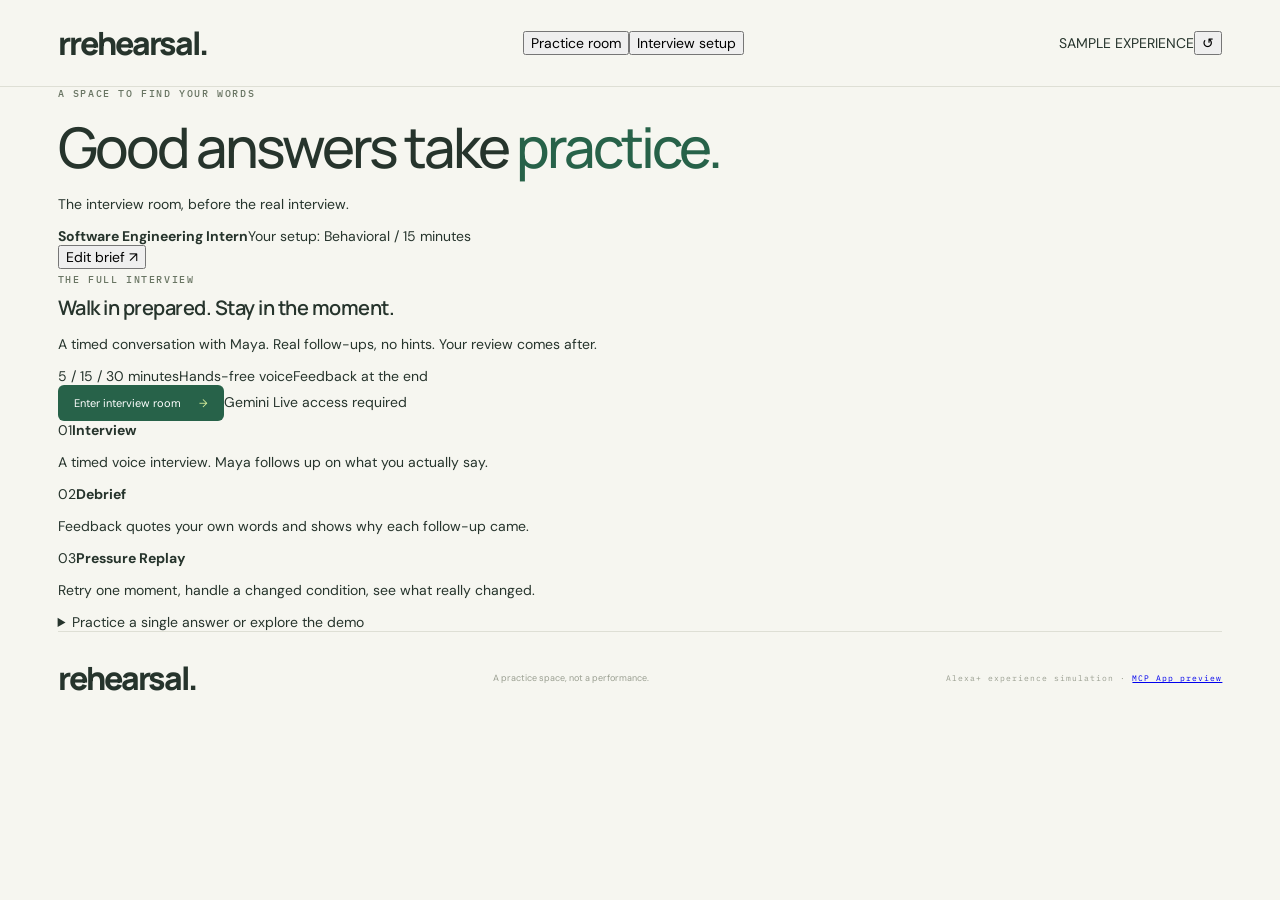
==== commit 683276a7: "Show why Maya asked each follow-up; polish the home and debrief design The debrief now explains each" ====
--- a/interview/static/index.html
+++ b/interview/static/index.html
@@ -1,10 +1,10 @@
 <!doctype html><html lang="en"><head><meta charset="UTF-8"><meta name="viewport" content="width=device-width,initial-scale=1"><title>Rehearsal — your next answer, better</title><link rel="stylesheet" href="/static/style.css"></head><body>
 <header><a href="/" class="brand"><span class="brand-mark">r</span>rehearsal<span class="brand-period">.</span></a><nav><button class="nav-active" id="room-nav">Practice room</button><button id="brief-nav">Interview setup</button></nav><div class="header-right"><span class="mode-chip" id="mode-chip">SAMPLE EXPERIENCE</span><button id="reset" class="icon-button" title="Reset practice" aria-label="Reset practice">↺</button></div></header>
 <main><section class="welcome"><div><div class="eyebrow">A SPACE TO FIND YOUR WORDS</div><h1>Good answers take <em>practice.</em></h1><p>The interview room, before the real interview.</p></div><div class="session-meta"><span class="session-dot"></span><div><strong id="role-name">Software Engineering Intern</strong><span id="setup-summary">Your setup: Behavioral / 15 minutes</span></div><button id="edit-brief">Edit brief ↗</button></div></section>
-<section class="interview-entry"><div><span class="eyebrow">THE FULL INTERVIEW</span><h2>Walk in prepared. Stay in the moment.</h2><p>A timed conversation with Maya. Real follow-ups, no hints. Your review comes after.</p><div class="entry-facts"><span>5 / 15 / 30 minutes</span><span>Hands-free voice</span><span>Feedback at the end</span></div></div><div class="entry-action"><button class="primary" id="interview-open">Enter interview room <span aria-hidden="true">→</span></button><span>Gemini Live access required</span></div></section><details class="practice-extras"><summary>Practice a single answer or explore the demo</summary><div class="steps"><div class="step active" id="step-1"><span>01</span><strong>Answer a question</strong></div><i></i><div class="step" id="step-2"><span>02</span><strong>Review feedback</strong></div><i></i><div class="step" id="step-3"><span>03</span><strong>Try it again</strong></div></div>
+<section class="interview-entry"><div><span class="eyebrow">THE FULL INTERVIEW</span><h2>Walk in prepared. Stay in the moment.</h2><p>A timed conversation with Maya. Real follow-ups, no hints. Your review comes after.</p><div class="entry-facts"><span>5 / 15 / 30 minutes</span><span>Hands-free voice</span><span>Feedback at the end</span></div></div><div class="entry-action"><button class="primary" id="interview-open">Enter interview room <span aria-hidden="true">→</span></button><span>Gemini Live access required</span></div></section><section class="how-it-works" aria-label="How Rehearsal works"><div class="how-step"><span>01</span><strong>Interview</strong><p>A timed voice interview. Maya follows up on what you actually say.</p></div><div class="how-step"><span>02</span><strong>Debrief</strong><p>Feedback quotes your own words and shows why each follow-up came.</p></div><div class="how-step"><span>03</span><strong>Pressure Replay</strong><p>Retry one moment, handle a changed condition, see what really changed.</p></div></section><details class="practice-extras"><summary>Practice a single answer or explore the demo</summary><div class="steps"><div class="step active" id="step-1"><span>01</span><strong>Answer a question</strong></div><i></i><div class="step" id="step-2"><span>02</span><strong>Review feedback</strong></div><i></i><div class="step" id="step-3"><span>03</span><strong>Try it again</strong></div></div>
 <div class="room-grid"><section class="stage-panel"><div class="stage" id="stage"><div class="stage-top"><span class="stage-tag"><i></i><span id="stage-state">Ready when you are</span></span><span id="clock">00:00</span></div>
 <div class="room-art"><div class="window-light"></div><div class="wall-line"></div><div class="plant"><i></i><i></i><i></i><i></i><b></b></div><div class="picture"><span></span></div><div class="chair"></div>
-<svg class="interviewer" viewBox="0 0 500 560" role="img" aria-label="Maya, an illustrated virtual interviewer seated in the practice room"><defs><linearGradient id="jacket" x1="0" y1="0" x2="1" y2="1"><stop stop-color="#5a6862"/><stop offset="1" stop-color="#283e38"/></linearGradient><linearGradient id="skin" x1="0" y1="0" x2="1" y2="1"><stop stop-color="#e7b18c"/><stop offset="1" stop-color="#bc7b60"/></linearGradient><linearGradient id="hair" x1="0" y1="0" x2="1" y2="1"><stop stop-color="#322b28"/><stop offset="1" stop-color="#171d1a"/></linearGradient></defs><g class="body-group"><path d="M105 558 L113 388 Q118 334 197 312 L298 312 Q376 332 392 390 L409 558Z" fill="url(#jacket)"/><path d="M214 300 L283 300 L303 347 L283 505 L212 505 L192 346Z" fill="#e8dfcd"/><path d="M213 266 L211 321 Q250 350 286 320 L280 263" fill="url(#skin)"/><path d="M214 313 L192 326 L171 396 L213 389 L194 418 L231 539" fill="#6b7971"/><path d="M283 313 L307 328 L330 395 L289 389 L310 419 L272 540" fill="#53675d"/><path d="M136 392 Q151 415 160 486" fill="none" stroke="#233a33" stroke-width="4"/><path d="M363 396 Q341 432 338 489" fill="none" stroke="#233a33" stroke-width="4"/></g><g class="head-group"><path d="M162 195 Q137 87 204 56 Q298 15 337 111 Q355 167 328 314 L289 333 L196 322 L162 286Z" fill="url(#hair)"/><ellipse cx="177" cy="207" rx="16" ry="26" fill="#c78c6d"/><ellipse cx="318" cy="207" rx="16" ry="26" fill="#bf8266"/><path d="M175 153 Q188 92 248 94 Q312 95 320 154 L313 237 Q301 287 253 302 Q205 293 182 245Z" fill="url(#skin)"/><path d="M174 178 Q180 125 226 122 Q258 127 291 95 Q246 47 202 94 Q169 116 174 178Z" fill="url(#hair)"/><path d="M278 97 Q299 140 321 167 L326 126Z" fill="#25221f"/><path d="M193 179 Q210 168 229 178 M269 177 Q285 168 303 178" stroke="#563c30" stroke-width="5" fill="none" stroke-linecap="round"/><g class="eyes"><path d="M193 195 Q211 183 229 195 Q213 206 194 196" fill="#f6e5d2"/><path d="M269 195 Q286 183 303 195 Q286 205 269 195" fill="#f6e5d2"/><ellipse cx="214" cy="195" rx="6" ry="7" fill="#40382b"/><ellipse cx="284" cy="195" rx="6" ry="7" fill="#40382b"/><circle cx="216" cy="193" r="2" fill="#fff"/><circle cx="286" cy="193" r="2" fill="#fff"/></g><path d="M249 194 L241 226 Q248 232 257 226" fill="none" stroke="#af7159" stroke-width="3" stroke-linecap="round"/><ellipse cx="204" cy="226" rx="15" ry="7" fill="#c77c69" opacity=".3"/><ellipse cx="292" cy="226" rx="15" ry="7" fill="#c77c69" opacity=".3"/><g class="mouth"><path d="M225 253 Q250 263 275 251 Q254 277 230 258Z" fill="#75433c"/><path d="M230 254 Q250 260 270 253 L266 258 Q248 263 233 258Z" fill="#f5e9db"/></g><circle cx="178" cy="235" r="5" fill="#d4b976"/><circle cx="319" cy="235" r="5" fill="#d4b976"/><path d="M181 111 Q166 172 177 245 Q184 287 202 319 L175 302 Q146 235 157 161Z" fill="#302b25"/></g><path d="M149 501 Q179 475 224 488 L253 514 L292 484 Q328 479 350 505 L344 539 L157 539Z" fill="url(#skin)"/><path d="M220 488 L260 515 M236 488 L269 512" stroke="#aa6d55" stroke-width="2" fill="none"/></svg><div class="desk"><div class="notebook"></div><div class="cup"></div></div></div>
+<svg class="interviewer" viewBox="0 0 500 560" role="img" aria-label="Maya, an illustrated virtual interviewer seated in the practice room"><defs><linearGradient id="jacket" x1="0" y1="0" x2="1" y2="1"><stop stop-color="#5a6862"/><stop offset="1" stop-color="#283e38"/></linearGradient><linearGradient id="skin" x1="0" y1="0" x2="1" y2="1"><stop stop-color="#e7b18c"/><stop offset="1" stop-color="#bc7b60"/></linearGradient><linearGradient id="hair" x1="0" y1="0" x2="1" y2="1"><stop stop-color="#322b28"/><stop offset="1" stop-color="#171d1a"/></linearGradient></defs><g class="body-group"><path d="M105 558 L113 388 Q118 334 197 312 L298 312 Q376 332 392 390 L409 558Z" fill="url(#jacket)"/><path d="M214 300 L283 300 L303 347 L283 505 L212 505 L192 346Z" fill="#e8dfcd"/><path d="M213 266 L211 321 Q250 350 286 320 L280 263" fill="url(#skin)"/><path d="M214 313 L192 326 L171 396 L213 389 L194 418 L231 539" fill="#6b7971"/><path d="M283 313 L307 328 L330 395 L289 389 L310 419 L272 540" fill="#53675d"/><path d="M136 392 Q151 415 160 486" fill="none" stroke="#233a33" stroke-width="4"/><path d="M363 396 Q341 432 338 489" fill="none" stroke="#233a33" stroke-width="4"/></g><g class="head-group"><path d="M162 195 Q137 87 204 56 Q298 15 337 111 Q355 167 328 314 L289 333 L196 322 L162 286Z" fill="url(#hair)"/><ellipse cx="177" cy="207" rx="16" ry="26" fill="#c78c6d"/><ellipse cx="318" cy="207" rx="16" ry="26" fill="#bf8266"/><path d="M175 153 Q188 92 248 94 Q312 95 320 154 L313 237 Q301 287 253 302 Q205 293 182 245Z" fill="url(#skin)"/><path d="M174 178 Q180 125 226 122 Q258 127 291 95 Q246 47 202 94 Q169 116 174 178Z" fill="url(#hair)"/><path d="M278 97 Q299 140 321 167 L326 126Z" fill="#25221f"/><path d="M193 179 Q210 168 229 178 M269 177 Q285 168 303 178" stroke="#563c30" stroke-width="5" fill="none" stroke-linecap="round"/><g class="eyes"><path d="M193 195 Q211 183 229 195 Q213 206 194 196" fill="#f6e5d2"/><path d="M269 195 Q286 183 303 195 Q286 205 269 195" fill="#f6e5d2"/><g class="pupils"><ellipse cx="214" cy="195" rx="6" ry="7" fill="#40382b"/><ellipse cx="284" cy="195" rx="6" ry="7" fill="#40382b"/><circle cx="216" cy="193" r="2" fill="#fff"/><circle cx="286" cy="193" r="2" fill="#fff"/></g></g><path d="M249 194 L241 226 Q248 232 257 226" fill="none" stroke="#af7159" stroke-width="3" stroke-linecap="round"/><ellipse cx="204" cy="226" rx="15" ry="7" fill="#c77c69" opacity=".3"/><ellipse cx="292" cy="226" rx="15" ry="7" fill="#c77c69" opacity=".3"/><g class="mouth"><path d="M225 253 Q250 263 275 251 Q254 277 230 258Z" fill="#75433c"/><path d="M230 254 Q250 260 270 253 L266 258 Q248 263 233 258Z" fill="#f5e9db"/></g><circle cx="178" cy="235" r="5" fill="#d4b976"/><circle cx="319" cy="235" r="5" fill="#d4b976"/><path d="M181 111 Q166 172 177 245 Q184 287 202 319 L175 302 Q146 235 157 161Z" fill="#302b25"/></g><path d="M149 501 Q179 475 224 488 L253 514 L292 484 Q328 479 350 505 L344 539 L157 539Z" fill="url(#skin)"/><path d="M220 488 L260 515 M236 488 L269 512" stroke="#aa6d55" stroke-width="2" fill="none"/></svg><div class="desk"><div class="notebook"></div><div class="cup"></div></div></div>
 <div class="stage-bottom"><div><strong>Maya <span>Virtual interviewer</span></strong><p id="presence-label">A little preparation. A lot more you.</p></div><div class="wave" id="wave" aria-hidden="true"><i></i><i></i><i></i><i></i><i></i><i></i><i></i><i></i><i></i></div></div></div>
 <div class="question-card"><span class="eyebrow" id="question-label">YOUR FIRST QUESTION</span><h2 id="question">Tell me about a time you solved a technical problem in a team project.</h2><p id="question-hint">Take a breath. You don't need a perfect answer to begin.</p></div>
 <div class="controls"><button id="sample-start" class="primary">▶ Experience the sample</button><button id="skip-speech" class="secondary" hidden>Skip narration →</button><button id="local-start" class="secondary">Practice my own answer</button></div><div class="notice" id="notice">Sample mode uses an authored scenario and your browser's speech voice. No microphone is needed.</div>
@@ -27,7 +27,7 @@
 </main>
 <dialog id="brief-dialog" aria-labelledby="setup-title"><form id="brief-form"><div class="dialog-heading"><div><span class="eyebrow">PERSONALIZED PRACTICE</span><h2 id="setup-title">Set up your interview</h2></div><button type="button" id="close-brief" class="icon-button" aria-label="Close brief">×</button></div><p class="setup-intro">Tell us about the job and your experience. Maya uses this context for your next AI interview.</p><section class="setup-section"><div class="setup-heading"><span>1</span><div><h3>The job you want</h3><p>Use the job posting to make the questions relevant.</p></div></div><div class="setup-fields"><label>Target role<input id="brief-role" required maxlength="200" placeholder="e.g. Software Engineering Intern"></label><label>Company or team<input id="brief-company" maxlength="200" placeholder="e.g. Amazon"></label></div><label>Job description<textarea id="brief-job" rows="5" maxlength="10000" placeholder="Paste the responsibilities and requirements from the job posting."></textarea></label></section><section class="setup-section"><div class="setup-heading"><span>2</span><div><h3>Your experience</h3><p>Upload your resume or paste the projects you want to discuss.</p></div></div><div class="resume-import"><label for="resume-file">Upload your resume</label><input id="resume-file" type="file" accept=".pdf,.docx,.txt" aria-describedby="resume-help"><p id="resume-help" class="privacy">PDF, DOCX or TXT, up to 5 MB. Text is extracted on this computer; the original file is not saved. Review it before adding it to your brief.</p><p id="resume-status" role="status" aria-live="polite"></p><div id="resume-preview" hidden><label>Extracted text<textarea id="resume-text" rows="6" maxlength="10000"></textarea></label><button id="resume-apply" class="secondary" type="button">Use this text in Your experience</button><button id="resume-discard" class="text-button" type="button">Discard import</button></div></div><label>Your experience<textarea id="brief-resume" rows="4" maxlength="10000" placeholder="Paste the relevant parts of your résumé. Leave out contact details."></textarea></label></section><section class="setup-section"><div class="setup-fields"><label>Interview round<select id="brief-round"><option value="recruiter">Recruiter screening</option><option value="behavioral" selected>Behavioral</option><option value="technical">Technical</option><option value="hiring_manager">Hiring manager</option></select></label><label>Session length<select id="brief-duration"><option value="5">5 minutes · quick practice</option><option value="15" selected>15 minutes · focused session</option><option value="30">30 minutes · deeper practice</option></select></label></div><p class="privacy">Full interviews end at the selected time. Single-answer practice takes stop at two minutes.</p><label for="brief-skills">Skills I want to improve <span>(optional)</span></label><textarea id="brief-skills" rows="3" maxlength="1000" aria-describedby="skills-help" placeholder="e.g. clearer answers, English vocabulary, explaining technical decisions, problem solving, or leadership stories"></textarea><p id="skills-help" class="privacy">Choose one or two priorities. Maya will focus your AI interview and feedback on these goals. You can leave this blank for general practice.</p></section><section class="company-research setup-section"><div class="setup-heading"><span>3</span><div><h3>Your interview plan</h3><p>Optional · requires working AI access</p></div></div><p class="privacy">Use public hiring information, the JD and your experience to tailor questions, project deep dives and follow-ups. Company and role are sent to web search. Your resume and JD are sent to the AI for synthesis, not included in the web-search stage. Uses your Gemini key. Google Search availability and quota depend on your API account.</p><button id="research-start" type="button" class="secondary">Research this company &amp; build my plan</button><p id="research-status" role="status" aria-live="polite"></p><div id="research-result" hidden><h4>Company research and sources</h4><div id="research-sources"></div><h4>Proposed interview questions</h4><div id="research-questions"></div><h4>Questions about your experience</h4><div id="research-edits"></div><div id="research-gaps"></div><button id="research-apply" type="button" class="secondary">Use this interview plan</button></div><details class="plan-details"><summary>Review or edit saved plan</summary><label>Saved interview plan (optional)<textarea id="brief-research" rows="3" maxlength="20000" placeholder="Applied research will appear here. You can review or remove it before saving."></textarea></label></details></section><p class="privacy">The sample keeps its authored scenario. Gemini text interviews, tailored questions and research synthesis send this context to Google. This app stores live transcripts in server memory for up to two hours; Reset clears your session. Raw audio is not saved by this app.</p><button class="primary">Save interview brief →</button></form></dialog>
 
-<dialog id="interview-consent" aria-labelledby="interview-title"><div class="dialog-heading"><div><span class="eyebrow">MAKE IT FEEL REAL</span><h2 id="interview-title">Your interview starts here.</h2></div><button id="interview-cancel" class="icon-button" aria-label="Close">×</button></div><p>Maya will ask questions, listen and follow up. Speak naturally. You won't need to press Record or Next between answers.</p><div class="interview-checklist"><p><strong>No coaching during the interview.</strong><br>Feedback and suggested improvements appear only after you finish.</p><p><strong>Use headphones and a quiet space.</strong><br>The microphone stays on throughout. You can end the interview at any time.</p></div><label>Interview length<select id="interview-duration"><option value="5">5 minutes · quick run</option><option value="15">15 minutes · focused interview</option><option value="30" selected>30 minutes · full interview</option></select></label><p id="interview-brief-summary"></p><p class="privacy">Starting streams your microphone and saved setup (including resume/JD) to Google Gemini Live. The app keeps transcripts in server memory; raw audio is not saved. Free-tier data may be used to improve Google products. Live access and quota are required.</p><button id="interview-begin" class="primary">Allow microphone &amp; begin</button><p id="interview-start-status" role="status"></p></dialog>
-<section id="interview-room" hidden aria-label="Live interview room"><div class="interview-room-header"><a class="brand">rehearsal.</a><span class="live-indicator">INTERVIEW IN PROGRESS</span><strong id="interview-countdown">30:00</strong></div><div class="interview-room-body"><div id="interview-stage-slot"></div><div class="interview-presence"><span class="eyebrow">MAYA · AI INTERVIEWER</span><h2 id="interview-status" role="status">Connecting to your interviewer…</h2><p id="interview-room-note">Stay with the conversation. Your review will be here when you're done.</p><div class="interview-meter" aria-label="Microphone level"><i id="interview-level"></i></div></div></div><div class="interview-room-footer"><span>Microphone on · feedback after the interview</span><button id="interview-end" class="secondary">End interview</button></div></section>
-<section id="interview-results" hidden><div class="result-shell"><div class="section-heading"><div><span class="eyebrow">INTERVIEW COMPLETE</span><h2>Now, let's make the next one better.</h2></div><button id="interview-close-results" class="secondary">Back to practice</button></div><p id="interview-result-status" role="status"></p><div id="interview-report" class="review-report"></div><div class="controls"><button id="interview-review-retry" class="secondary" hidden>Try analysis again</button><button id="interview-export" class="secondary">Download transcript &amp; review</button></div><details class="review-detail"><summary>Your interview transcript</summary><div id="interview-final-transcript"></div></details></div></section>
+<dialog id="interview-consent" aria-labelledby="interview-title"><div class="dialog-heading"><div><span class="eyebrow">MAKE IT FEEL REAL</span><h2 id="interview-title">Your interview starts here.</h2></div><button id="interview-cancel" class="icon-button" aria-label="Close">×</button></div><p>Maya will ask questions, listen and follow up. Speak naturally. You won't need to press Record or Next between answers.</p><div class="interview-checklist"><p><strong>No coaching during the interview.</strong><br>Feedback and suggested improvements appear only after you finish.</p><p><strong>Use headphones and a quiet space.</strong><br>The microphone stays on throughout. You can end the interview at any time.</p></div><label>Interview length<select id="interview-duration"><option value="5">5 minutes · quick run</option><option value="15">15 minutes · focused interview</option><option value="30" selected>30 minutes · full interview</option></select></label><label class="camera-opt"><input type="checkbox" id="interview-camera" checked><span><strong>Show my camera, like a video call.</strong> Only on this screen: your video is never recorded, uploaded or sent to Google.</span></label><p id="interview-brief-summary"></p><p class="privacy">Starting streams your microphone and saved setup (including resume/JD) to Google Gemini Live. The app keeps transcripts in server memory; raw audio is not saved. Free-tier data may be used to improve Google products. Live access and quota are required.</p><button id="interview-begin" class="primary">Allow microphone &amp; begin</button><p id="interview-start-status" role="status"></p></dialog>
+<section id="interview-room" hidden aria-label="Live interview room"><div class="interview-room-header"><a class="brand">rehearsal.</a><span class="live-indicator">INTERVIEW IN PROGRESS</span><strong id="interview-countdown">30:00</strong></div><div class="interview-room-body"><div class="call-frame"><div id="interview-stage-slot"></div><figure id="self-view-tile" hidden><video id="self-view" muted playsinline autoplay></video><figcaption id="self-view-label">You</figcaption><button id="camera-toggle" class="camera-toggle" type="button">Camera off</button></figure></div><div class="interview-presence"><span class="eyebrow">MAYA · AI INTERVIEWER</span><h2 id="interview-status" role="status">Connecting to your interviewer…</h2><p id="interview-room-note">Stay with the conversation. Your review will be here when you're done.</p><div class="interview-meter" aria-label="Microphone level"><i id="interview-level"></i></div></div></div><div class="interview-room-footer"><span>Microphone on · feedback after the interview</span><button id="interview-end" class="secondary">End interview</button></div></section>
+<section id="interview-results" hidden><div class="result-shell"><div class="section-heading"><div><span class="eyebrow">INTERVIEW COMPLETE</span><h2>Now, let's make the next one better.</h2></div><button id="interview-close-results" class="secondary">Back to practice</button></div><p id="interview-result-status" role="status"></p><div id="interview-report" class="review-report"></div><section id="pressure-replay" class="pressure-replay" hidden aria-labelledby="replay-title"><div class="replay-heading"><span class="eyebrow">PRESSURE REPLAY</span><span class="replay-duration">UP TO 90 SECONDS</span></div><h3 id="replay-title">Try the moment again. Then handle the unexpected.</h3><p>Retry one answer, then Maya changes one condition. See what actually changed in your reasoning.</p><label for="replay-choice">Choose a moment</label><select id="replay-choice"></select><p id="replay-question" class="replay-question"></p><blockquote id="replay-quote"></blockquote><div class="replay-focus"><strong>One thing to work on</strong><p id="replay-focus"></p></div><button id="replay-start" class="primary">Start 90-second replay</button><p class="privacy">Starts your microphone again and sends the selected moment, saved setup and new audio to Gemini. Camera follows your interview setting and stays local. Your original debrief stays here.</p><p id="replay-status" role="status" aria-live="polite"></p><div id="replay-result" hidden></div><button id="replay-compare-retry" class="secondary" hidden>Try replay comparison again</button><details id="replay-transcript-details" class="review-detail" hidden><summary>Your replay transcript</summary><div id="replay-transcript"></div></details></section><div class="controls"><button id="interview-review-retry" class="secondary" hidden>Try analysis again</button><button id="interview-export" class="secondary">Download transcript &amp; review</button></div><details class="review-detail"><summary>Your interview transcript</summary><div id="interview-final-transcript"></div></details></div></section>
 <div id="toast" role="status" hidden></div><script src="/static/app.js"></script><script src="/static/resume.js"></script><script src="/static/research.js"></script><script src="/static/checks.js"></script><script src="/static/audio-review.js"></script><script src="/static/practice.js"></script><script src="/static/practice-questions.js"></script><script src="/static/interview.js"></script></body></html>
